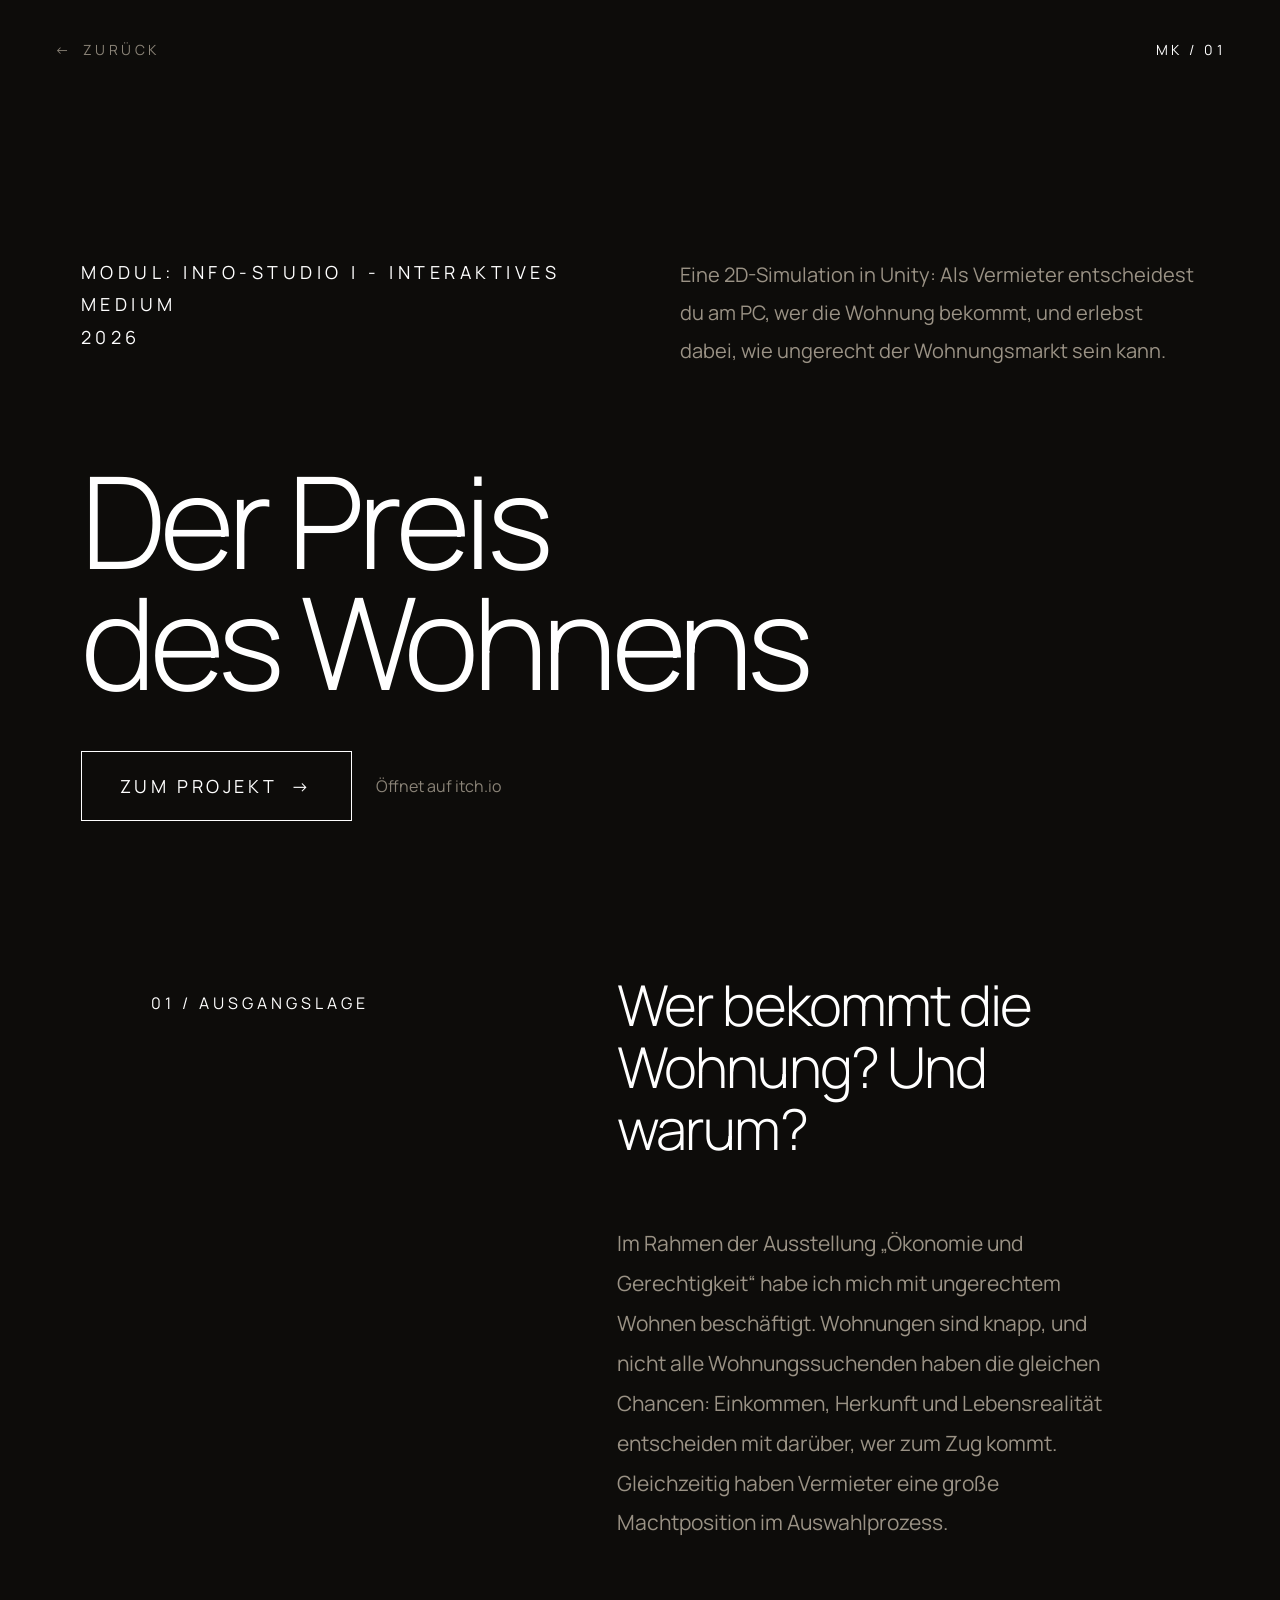
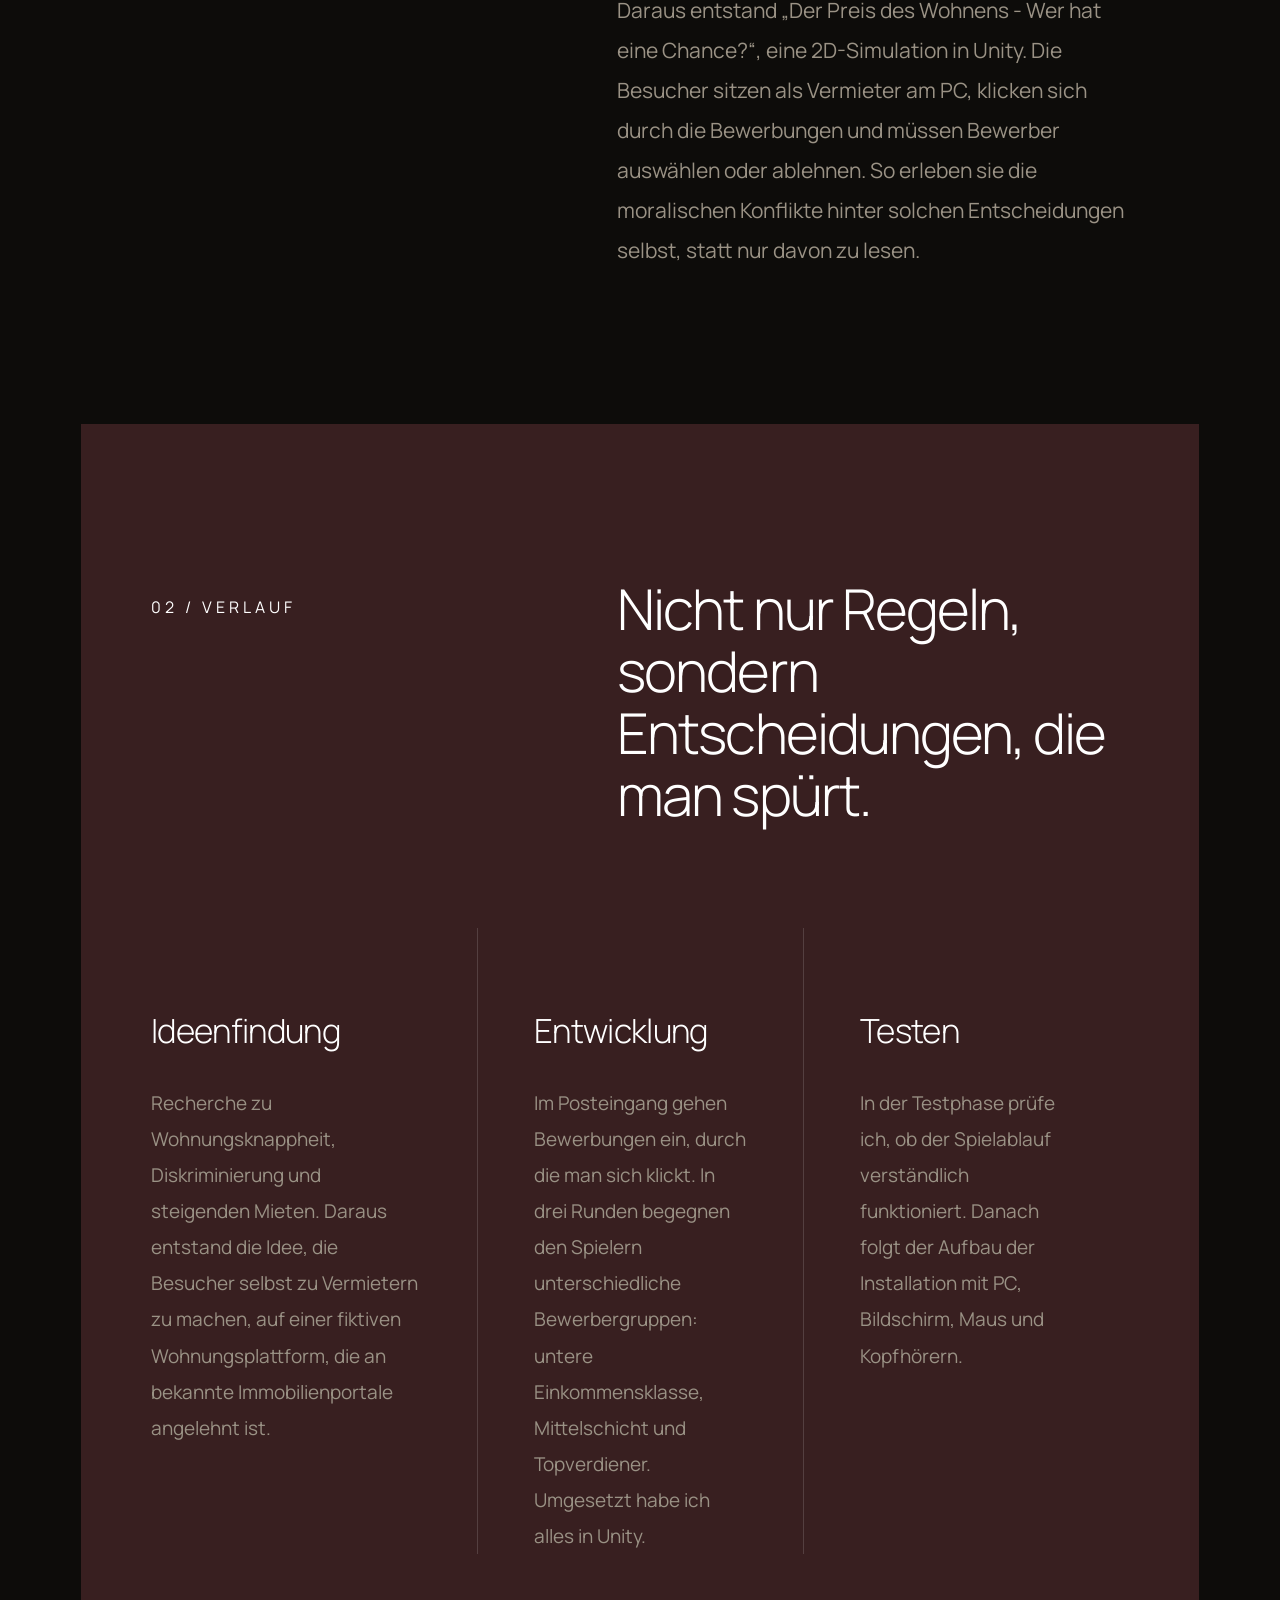
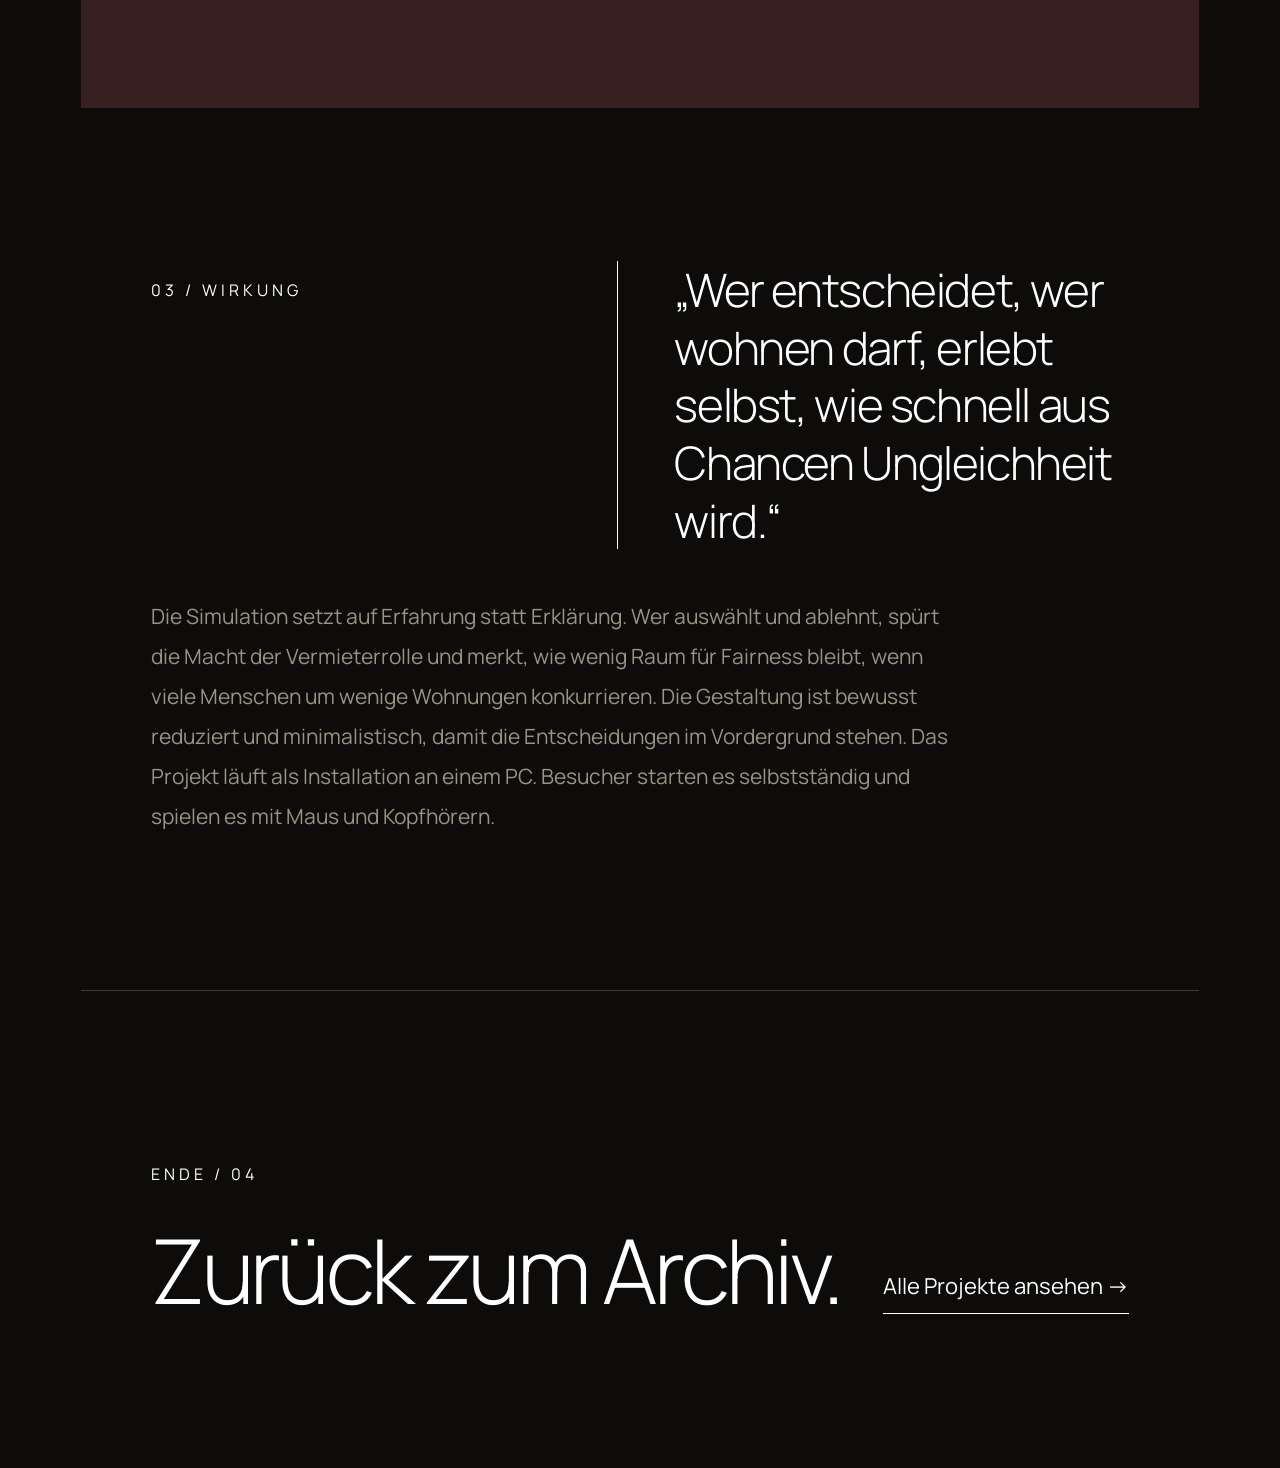
==== project1.html @ 6cb19673 "Initial portfolio upload" ====
<!DOCTYPE html>
<html lang="de">
 
<head>
    <meta charset="UTF-8">
    <meta name="viewport" content="width=device-width, initial-scale=1.0">
 
    <title>Wohnungsmarkt-Simulation - Mara Kraeft</title>
 
    <!-- Reihenfolge wichtig: erst die Basis, dann die Projektseiten -->
    <link rel="stylesheet" href="style.css">
    <link rel="stylesheet" href="project.css">
 
    <link rel="preconnect" href="https://fonts.googleapis.com">
    <link rel="preconnect" href="https://fonts.gstatic.com" crossorigin>
    <link href="https://fonts.googleapis.com/css2?family=Manrope:wght@200;300;400;500&display=swap" rel="stylesheet">
</head>
 
<body>
 
<main class="case">
 
    <!-- Zurück-Leiste -->
    <div class="case-bar">
        <a href="index.html#projects"><span>←</span>Zurück</a>
        <span class="case-id">MK / 01</span>
    </div>
 
 
    <!-- Hero -->
    <div class="case-hero">
 
        <div class="case-hero-top">
            <p class="case-kicker">Modul: Info-Studio I - Interaktives Medium<br>2026</p>
            <p class="case-lead">
                Eine 2D-Simulation in Unity: Als Vermieter entscheidest du am PC, wer die Wohnung bekommt, und erlebst dabei, wie ungerecht der Wohnungsmarkt sein kann.
            </p>
        </div>
 
        <h1 class="case-title">Der Preis<br>des Wohnens</h1>
 
        <!-- Link zum Unity-Build -->
     
<div class="case-play">
    <a class="case-cta" href="https://marakft.itch.io/derpreisdeswohnens" target="_blank" rel="noopener">
        Zum Projekt <span aria-hidden="true">→</span>
    </a>
    <span class="case-play-note">Öffnet auf itch.io</span>
</div>
 

 
 
    <!-- 01 Ausgangslage -->
    <div class="case-block">
 
        <div class="case-head">
            <p class="case-label">01 / Ausgangslage</p>
 
            <div class="case-body">
                <h2 class="case-headline">Wer bekommt die Wohnung? Und warum?</h2>
                <p>
                    Im Rahmen der Ausstellung „Ökonomie und Gerechtigkeit“ habe ich mich mit ungerechtem Wohnen beschäftigt.
                    Wohnungen sind knapp, und nicht alle Wohnungssuchenden haben die gleichen Chancen:
                    Einkommen, Herkunft und Lebensrealität entscheiden mit darüber, wer zum Zug kommt.
                    Gleichzeitig haben Vermieter eine große Machtposition im Auswahlprozess.
                </p>
                <p>
                    Daraus entstand „Der Preis des Wohnens - Wer hat eine Chance?“, eine 2D-Simulation in Unity.
                    Die Besucher sitzen als Vermieter am PC, klicken sich durch die Bewerbungen und müssen Bewerber auswählen oder ablehnen.
                    So erleben sie die moralischen Konflikte hinter solchen Entscheidungen selbst, statt nur davon zu lesen.
                </p>
            </div>
        </div>
 

    </div>
 
 
    <!-- 02 Ansatz (bordeaux Hintergrund) -->
    <div class="case-block case-block-wine">
 
        <div class="case-head">
            <p class="case-label">02 / verlauf</p>
            <h2 class="case-headline">Nicht nur Regeln, sondern Entscheidungen, die man spürt.</h2>
        </div>
 
        <div class="case-steps">
            <div class="case-step">
              
                <h3>Ideenfindung</h3>
                <p>Recherche zu Wohnungsknappheit, Diskriminierung und steigenden Mieten. Daraus entstand die Idee, die Besucher selbst zu Vermietern zu machen, auf einer fiktiven Wohnungsplattform, die an bekannte Immobilienportale angelehnt ist.</p>
            </div>
            <div class="case-step">
               
                <h3>Entwicklung</h3>
                <p>Im Posteingang gehen Bewerbungen ein, durch die man sich klickt. In drei Runden begegnen den Spielern unterschiedliche Bewerbergruppen: untere Einkommensklasse, Mittelschicht und Topverdiener. Umgesetzt habe ich alles in Unity.</p>
            </div>
            <div class="case-step">
               
                <h3>Testen</h3>
                <p>In der Testphase prüfe ich, ob der Spielablauf verständlich funktioniert. Danach folgt der Aufbau der Installation mit PC, Bildschirm, Maus und Kopfhörern.</p>
            </div>
        </div>
 
        <!-- 
        <div class="case-trio">
            <figure>
                <div class="case-media">
                    <img src="project1pics/project1-02-1.png" alt="Iteration 1" onerror="this.style.display='none'">
                </div>
                <figcaption class="case-caption"><b>02.1</b><span>Ideenfindung</span></figcaption>
            </figure>
 
            <figure>
                <div class="case-media">
                    <img src="project1pics/project1-02-2.png" alt="Iteration 2" onerror="this.style.display='none'">
                </div>
                <figcaption class="case-caption"><b>02.2</b><span>Weiterentwicklung</span></figcaption>
            </figure>
 
            <figure>
                <div class="case-media">
                    <img src="project1pics/project1-02-3.png" alt="Iteration 3" onerror="this.style.display='none'">
                </div>
                <figcaption class="case-caption"><b>02.3</b><span>Finalisierung</span></figcaption>
            </figure>
        </div>
      -->
 
    </div> 
 
 
    <!-- 03 Wirkung -->
    <div class="case-block">
 
        <div class="case-head">
            <p class="case-label">03 / Wirkung</p>
 
            <blockquote class="case-quote">
                <p>„Wer entscheidet, wer wohnen darf, erlebt selbst, wie schnell aus Chancen Ungleichheit wird.“</p>
            </blockquote>
        </div>
 
        <div class="case-body">
            <p>
                Die Simulation setzt auf Erfahrung statt Erklärung. Wer auswählt und ablehnt, spürt die Macht der Vermieterrolle
                und merkt, wie wenig Raum für Fairness bleibt, wenn viele Menschen um wenige Wohnungen konkurrieren.
                Die Gestaltung ist bewusst reduziert und minimalistisch, damit die Entscheidungen im Vordergrund stehen.
                Das Projekt läuft als Installation an einem PC. Besucher starten es selbstständig und spielen es mit Maus und Kopfhörern.
            </p>
        </div>
 
    </div>
 
 
    <!-- Ende -->
    <div class="case-end">
        <p class="case-label">Ende / 04</p>
 
        <div class="case-end-row">
            <p class="case-end-title">Zurück zum Archiv.</p>
            <a class="case-end-link" href="index.html#projects">Alle Projekte ansehen →</a>
        </div>
    </div>
 
</main>
 
</body>
 
</html>
---- style.css ----
/* ========== BASIS ========== */

* {
    box-sizing: border-box;
    margin: 0;
    padding: 0;
}

:root {
    --header-h: 80px;
    --serif: "Manrope", Arial, sans-serif;   /* Name bleibt, damit alle var(--serif) weiter greifen */
}

html {
    scroll-behavior: smooth;
    scroll-padding-top: var(--header-h); /* Anker landen nicht unter dem Header */
}

body {
    background: #0d0c0a;
    color: #eee9df;
    font-family: "Manrope", Arial, sans-serif;
}


/* ========== HEADER (immer sichtbar) ========== */

header {
    position: fixed;
    top: 0;
    left: 0;
    width: 100%;
    height: var(--header-h);
    padding: 0 40px;
    z-index: 100;

    display: flex;
    justify-content: space-between;
    align-items: center;

    background: rgba(13, 12, 10, 0.88);
    backdrop-filter: blur(10px);
    border-bottom: 1px solid #1c1a16;
}

.logo {
    font-size: 16px;
    letter-spacing: 0.25em;
    color: #aaa294;
}

nav {
    display: flex;
    gap: 50px;
}

nav a {
    color: #8a8377;
    text-decoration: none;
    font-size: 14px;
    letter-spacing: 0.2em;
    text-transform: uppercase;
    transition: color 0.2s;
}

nav a:hover {
    color: #eee9df;
}


/* ========== HERO (füllt den Bildschirm) ========== */

.hero {
    min-height: 100vh;
    min-height: 100svh;
    padding: calc(var(--header-h) + 40px) 7% 60px;

    display: flex;
    flex-direction: column;
    justify-content: center;
}

.intro {
    color: #FFEDCA;
    font-size: 14px;
    letter-spacing: 0.25em;
    text-transform: uppercase;
    margin-bottom: 48px;
}

h1 {
    font-family: var(--serif);
    font-size: clamp(100px, 15vw, 220px);
    font-weight: 300;
    line-height: 0.9;
    letter-spacing: -0.04em;
    color: #f4f0e8;
}

/* goldener Quadratpunkt */
.dot {
    display: inline-block;
    width: 0.09em;
    height: 0.09em;
    margin-left: 0.04em;
    background: #7F2834;
}

.name-row {
    display: flex;
    align-items: center;
    gap: 64px;
    margin-top: 40px;
}

.name-row .line {
    flex: 1;
    margin: 0;
}

.surname {
    font-size: clamp(18px, 1.9vw, 28px);
    font-weight: 400;
    letter-spacing: 0.4em;
    margin-right: -0.4em;      /* gleicht den Leerraum nach dem letzten Buchstaben aus */
    text-transform: uppercase;
    color: #f4f0e8;
}

.line {
    height: 1px;
    background: #28251f;
    margin: 60px 0 50px;
}


/* ========== TEXT + STATS ========== */

.hero-name {
  display: flex;
  align-items: baseline;
  flex-wrap: wrap;            /* auf kleinen Screens untereinander */
  gap: 0 .25em;
  font-family: "Manrope", sans-serif;
  font-weight: 200;
  font-size: clamp(4rem, 13vw, 14rem);
  line-height: .9;
  letter-spacing: -0.03em;
  margin: 0;
}

.hero-name .first,
.hero-name .last {
  color: #f3efe8;
}

.hero-name .dot {
  width: .13em;
  height: .13em;
  background: #381f20;
  margin-left: .04em;
}


.hero-bottom {
    display: grid;
    grid-template-columns: 1.4fr 1fr;
    gap: 80px;
    align-items: end;
}

.description {
    max-width: 560px;
    color: #8a8377;
    font-size: 20px;
    line-height: 1.8;
}

.stats {
    display: flex;
    align-items: flex-start;
    justify-content: flex-end;
    gap: 40px;
}

.stat {
    color: #8a8377;
    font-size: 17px;
    line-height: 1.5;
}

.stat span {
    display: block;
}

.stat-divider {
    width: 28px;
    height: 1px;
    margin-top: 13px;
    background: #39352d;
}


/* ========== ANDERE SEKTIONEN ========== */

section:not(.hero) {
    min-height: 600px;
    padding: 120px 7.5%;
    border-top: 1px solid #28251f;
}

h2 {
    font-family: var(--serif);
    font-size: clamp(48px, 5vw, 72px);
    font-weight: 300;
    color: #f4f0e8;
}


/* ========== PROJEKTE ========== */

.section-head {
    display: flex;
    justify-content: space-between;
    align-items: baseline;
    margin-bottom: 120px;
}

.section-years {
    color: #6f695e;
    font-size: 16px;
    letter-spacing: 0.2em;
}

.project-list {
    list-style: none;
}

.project {
    border-top: 1px solid #28251f;
}

.project:last-child {
    border-bottom: 1px solid #28251f;
}

.project-row {
    display: grid;
    grid-template-columns: 110px 1fr auto 130px;
    align-items: center;
    gap: 30px;
    padding: 55px 50px;
    cursor: pointer;
    transition: background 0.3s;
}

.project-row:hover {
    background: #12110e;
}

.project-row:focus-visible {
    outline: 1px solid #FFEDCA;
    outline-offset: -1px;
}

/* aufgeklappt: Zeile hell hinterlegt */
.project.open .project-row {
    background: #1c1a16;
}

/* Detailbereich (zugeklappt = Höhe 0) */
.project-detail {
    display: grid;
    grid-template-rows: 0fr;
    transition: grid-template-rows 0.45s ease;
}

.project.open .project-detail {
    grid-template-rows: 1fr;
}

.project-detail-inner {
    min-height: 0;
    overflow: hidden;
    display: grid;
    grid-template-columns: 1fr 1fr;
    border-top: 1px solid #28251f;
}

.project-text {
    padding: 70px 60px 70px 64px;
    display: flex;
    flex-direction: column;
    justify-content: center;
}

.project-text p {
    max-width: 560px;
    color: #8a8377;
    font-size: 19px;
    line-height: 1.8;
    margin-bottom: 40px;
}

.case-link {
    color: #FFEDCA;
    text-decoration: none;
    font-size: 19px;
}

.case-link span {
    display: inline-block;
    margin-left: 10px;
    transition: transform 0.3s;
}

.case-link:hover span {
    transform: translateX(6px);
}

.project-media {
    position: relative;
    min-height: 320px;
    background: #1c1a16;
}

.project-media img {
    position: absolute;
    inset: 0;
    width: 100%;
    height: 100%;
    object-fit: cover;
}

.project-nr {
    color: #6f695e;
    font-size: 16px;
    letter-spacing: 0.1em;
}

.project-info h3 {
    font-family: var(--serif);
    font-size: 34px;
    font-weight: 400;
    color: #eee9df;
    margin-bottom: 12px;
}

.project-info p {
    color: #7d766a;
    font-size: 17px;
}

.tags {
    list-style: none;
    display: flex;
    gap: 16px;
    justify-content: flex-end;
}

.tags li {
    padding: 10px 18px;
    border: 1px solid #39352d;
    color: #8a8377;
    font-size: 16px;
    letter-spacing: 0.05em;
    white-space: nowrap;
}

.project-year {
    color: #8a8377;
    font-size: 18px;
    letter-spacing: 0.1em;
    text-align: right;
}


/* ========== ÜBER MICH ========== */

#about h2 {
    margin-bottom: 110px;
}

.about-grid {
    display: grid;
    grid-template-columns: 1fr 1.5fr;
    gap: 90px;
    align-items: start;
}

.about-photo {
    width: 100%;
    aspect-ratio: 4 / 5;
    object-fit: cover;
    display: block;
    background: #1c1a16;
    border: 1px solid #28251f;
}

.about-quote {
    font-family: "Manrope", Arial, sans-serif;
    font-style: normal;
    font-weight: 400;
    font-size: clamp(22px, 2.4vw, 35px);
    line-height: 1.5;
    letter-spacing: -0.02em;
    color: #f4f0e8;
    margin-bottom: 60px;
}

.about-text p {
    max-width: 620px;
    color: #7d766a;
    font-size: 18px;
    line-height: 1.9;
    margin-bottom: 32px;
}


/* ========== EMPFEHLUNG ========== */

.testimonial {
    min-height: auto;       /* überschreibt die 600px aus section:not(.hero) */
}

.testimonial-grid {
    display: grid;
    grid-template-columns: 1fr 1.25fr;
    align-items: stretch;   /* goldene Linie so hoch wie das Zitat */
}


.testimonial-quote {
    padding-left: 64px;
    border-left: 1px solid #FFEDCA;
}

.testimonial-quote p {
    font-family: "Manrope", Arial, sans-serif;
    font-style: normal;
    font-weight: 400;
    font-size: clamp(22px, 2.4vw, 35px);
    line-height: 1.5;
    letter-spacing: -0.02em;
    color: #f4f0e8;
    margin-bottom: 40px;
}

.testimonial-quote cite {
    display: block;
    font-style: normal;
    color: #6f695e;
    font-size: 16px;
    letter-spacing: 0.2em;
    text-transform: uppercase;
}


/* ========== KONTAKT ========== */

#contact {
    min-height: auto;
}

.contact-grid {
    display: grid;
    grid-template-columns: 1fr 1.25fr;   
    align-items: end;
}

.contact-right {
    display: flex;
    justify-content: flex-start;
    padding-left: 64px;                  
    padding-bottom: 14px;
}

.contact-left p {
    margin-top: 24px;
    color: #FFEDCA;
    font-size: 15px;
    letter-spacing: 0.25em;
    text-transform: uppercase;
}

.mail {
    margin-right: 8%;
    padding-bottom: 10px;
    color: #8a8377;
    text-decoration: none;
    font-size: 21px;
    border-bottom: 1px solid #39352d;
    transition: color 0.3s, border-color 0.3s;
}

.mail:hover {
    color: #FFEDCA;
    border-color: #FFEDCA;
}

/* ========== PROJEKTSEITE ========== */

.logo {
    text-decoration: none;   /* Logo ist jetzt ein Link */
}

.case-hero {
    padding: calc(var(--header-h) + 80px) 7.5% 80px;
}

.back-link {
    display: inline-block;
    margin-bottom: 64px;
    color: #8a8377;
    text-decoration: none;
    font-size: 14px;
    letter-spacing: 0.2em;
    text-transform: uppercase;
    transition: color 0.2s;
}

.back-link span {
    margin-right: 10px;
}

.back-link:hover {
    color: #FFEDCA;
}

.case-title {
    font-family: "Manrope", sans-serif;
    font-weight: 200;
    font-size: clamp(3rem, 8vw, 8rem);
    line-height: 1;
    letter-spacing: -0.03em;
    color: #f3efe8;
}

.case-meta {
    display: grid;
    grid-template-columns: 1.4fr 1fr;
    gap: 80px;
    align-items: end;
}

.case-section {
    min-height: auto;
}

.case-section h2 {
    margin-bottom: 40px;
}

.case-section p {
    max-width: 620px;
    color: #7d766a;
    font-size: 18px;
    line-height: 1.9;
    margin-bottom: 32px;
}

.case-section img {
    width: 100%;
    display: block;
    margin-top: 40px;
}

/* ========== FOOTER ========== */

footer {
    display: flex;
    justify-content: space-between;
    align-items: center;
    gap: 20px;
    padding: 60px 7.5%;
    border-top: 1px solid #28251f;
    color: #6f695e;
    font-size: 16px;
}


/* ========== MOBILE ========== */

@media (max-width: 900px) {

    header {
        padding: 0 20px;
    }

    nav {
        gap: 24px;
    }

    .name-row {
        gap: 24px;
    }

    .stats {
        justify-content: flex-start;
    }

    .hero-bottom {
        grid-template-columns: 1fr;
        gap: 40px;
    }

    .section-head {
        margin-bottom: 60px;
    }

    #about h2 {
        margin-bottom: 50px;
    }

    .about-grid {
        grid-template-columns: 1fr;
        gap: 50px;
    }

    .about-photo {
        max-width: 420px;
    }


    .contact-grid {
    grid-template-columns: 1fr;
    gap: 50px;                 /* vorher 60px, wie bei Empfehlung */
    }

    .contact-right {
    justify-content: flex-start;
    padding-left: 0;
    padding-bottom: 0;
    }

    .mail {
    font-size: 17px;           /* margin-right: 0 kann weg */
    }

    footer {
        flex-direction: column;
        align-items: flex-start;
        padding: 40px 7.5%;
    }

    .project-row {
        grid-template-columns: 50px 1fr;
        padding: 40px 20px;
    }

    .project-detail-inner {
        grid-template-columns: 1fr;
    }

    .project-text {
        padding: 40px 20px;
    }

    .project-media {
        min-height: 240px;
    }

    .tags,
    .project-year {
        grid-column: 2;
        justify-content: flex-start;
        text-align: left;
        flex-wrap: wrap;
    }


    .testimonial-grid {
        grid-template-columns: 1fr;
        gap: 50px;
    }


    .testimonial-quote {
        padding-left: 24px;
    }

    .case-meta {
    grid-template-columns: 1fr;
    gap: 40px;
    }
}
---- project.css ----
/* ==========================================================
   PROJEKTSEITEN (project1.html, project2.html, project3.html)
   Wird NACH style.css geladen. Nutzt dessen Reset, Hintergrund
   und Manrope. Alles hier ist über Klassen mit "case-" gebaut,
   damit nichts mit der Startseite kollidiert.
   ========================================================== */

:root {
    --pad: 6.3%;                 /* seitlicher Abstand der Inhalte */
    --cream: #fff;            /* Überschriften */
    --text: #9a9285;             /* Fließtext */
    --label: #fff;            /* kleine Labels, Nummern, Linien-Akzent */
    --line: #4a3436;             /* feine Linien (Meta-Tabelle) */
    --wine: #381f20;             /* Hintergrund Abschnitt "Ansatz" */
    --media-bg: #1c1a16;         /* Platzhalterfläche, falls ein Bild fehlt */
}

.case {
    overflow-x: hidden;
}


/* ========== ZURÜCK-LEISTE ========== */

.case-bar {
    position: absolute;
    top: 0;
    left: 0;
    right: 0;
    display: flex;
    justify-content: space-between;
    padding: 40px 55px;
    font-size: 14px;
    letter-spacing: 0.25em;
    text-transform: uppercase;
}

.case-bar a {
    color: #8a8377;
    text-decoration: none;
    transition: color 0.2s;
}

.case-bar a:hover {
    color: var(--cream);
}

.case-bar a span {
    margin-right: 10px;
}

.case-bar .case-id {
    color: var(--label);
}


/* ========== HERO ========== */

.case-hero {
    padding: clamp(180px, 20vw, 330px) var(--pad) 0;
}

.case-hero-top {
    display: grid;
    grid-template-columns: 1fr 1fr;
    gap: 80px;
    align-items: start;
}

.case-kicker {
    color: var(--cream);
    font-size: 18px;
    letter-spacing: 0.25em;
    text-transform: uppercase;
    line-height: 1.8;
}

.case-lead {
    max-width: 640px;
    color: var(--text);
    font-size: 20px;
    line-height: 1.9;
}

.case-title {
    margin-top: clamp(60px, 7vw, 120px);
    font-family: "Manrope", sans-serif;
    font-weight: 300;
    font-size: clamp(56px, 10vw, 190px);
    line-height: 0.95;
    letter-spacing: -0.045em;
    color: var(--cream);
}

.case-title .dot {
    width: 0.1em;
    height: 0.1em;
    margin-left: 0.03em;
    background: #7F2834;
}


/* ========== META-TABELLE ========== */

.case-meta {
    display: grid;
    grid-template-columns: repeat(4, 1fr);
    margin-top: clamp(60px, 7vw, 110px);
    border: 1px solid var(--line);
}

.case-meta div {
    padding: 48px;
    border-left: 1px solid var(--line);
}

.case-meta div:first-child {
    border-left: none;
}

.case-meta dt {
    color: #8a8377;
    font-size: 15px;
    letter-spacing: 0.25em;
    text-transform: uppercase;
    margin-bottom: 22px;
}

.case-meta dd {
    color: var(--cream);
    font-size: 26px;
    font-weight: 300;
}

/* ========== LINK ZUM AUSPROBIEREN ========== */

.case-play {
    display: flex;
    align-items: center;
    gap: 24px;
    flex-wrap: wrap;
    margin-top: 48px;
}

.case-play-note {
    color: #8a8377;
    font-size: 16px;
}

.case-cta {
    display: inline-flex;
    align-items: center;
    gap: 14px;
    padding: 22px 38px;
    background: transparent;
    color: #fff;
    text-decoration: none;
    font-size: 18px;
    letter-spacing: 0.2em;
    text-transform: uppercase;
    border: 1px solid #fff;
    transition: color 0.3s, border-color 0.3s;
}

.case-cta span {
    display: inline-block;
    transition: transform 0.3s;
}

.case-cta:hover {
    color: #FFEDCA;
    border-color: #FFEDCA;
}

.case-cta:hover span {
    transform: translateX(6px);
}

.case-cta:focus-visible {
    outline: 2px solid #FFEDCA;
    outline-offset: 4px;
}

/* ========== BILDER (gemeinsam) ========== */

.case-media {
    position: relative;
    background: var(--media-bg);
    overflow: hidden;
}

.case-media img {
    position: absolute;
    inset: 0;
    width: 100%;
    height: 100%;
    object-fit: cover;
    display: block;
}

.case-caption {
    display: flex;
    gap: 40px;
    margin-top: 20px;
    color: var(--text);
    font-size: 18px;
    line-height: 1.6;
}

.case-caption b {
    flex: none;
    font-weight: 400;
    color: var(--label);
}

.case-hero-image {
    aspect-ratio: 16 / 9;
    overflow: hidden;
}

.case-hero-image video {
    display: block;
    width: 100%;
    height: 100%;
    object-fit: cover;
}

/* ========== ABSCHNITTE ========== */

.case-block {
    padding: clamp(100px, 12vw, 190px) var(--pad);
}

.case-block-wine {
    background: var(--wine);
}

.case-head {
    display: grid;
    grid-template-columns: 5fr 6fr;
    gap: 40px;
}

.case-label {
    color: var(--label);
    font-size: 16px;
    letter-spacing: 0.25em;
    text-transform: uppercase;
    padding-top: 18px;
}

.case-headline {
    font-family: "Manrope", Arial, sans-serif;
    font-weight: 300;
    font-size: clamp(34px, 4.4vw, 76px);
    line-height: 1.1;
    letter-spacing: -0.035em;
    color: var(--cream);
}

.case-body p {
    max-width: 800px;
    margin-top: 48px;
    color: var(--text);
    font-size: 21px;
    line-height: 1.9;
}

.case-body .case-headline + p {
    margin-top: 64px;
}


/* ---------- Abschnitt 01: zwei Bilder, rechts nach unten versetzt ---------- */

.case-duo {
    display: grid;
    grid-template-columns: 7fr 5fr;
    gap: 32px;
    margin-top: clamp(80px, 9vw, 150px);
    align-items: start;
}

.case-duo figure:last-child {
    margin-top: clamp(80px, 10vw, 190px);
}

.case-duo figure:first-child .case-media {
    aspect-ratio: 3 / 2;
}

.case-duo figure:last-child .case-media {
    aspect-ratio: 4 / 5;
}


/* ---------- Abschnitt 02: drei Schritte + drei versetzte Bilder ---------- */

.case-steps {
    display: grid;
    grid-template-columns: repeat(3, 1fr);
    margin-top: clamp(80px, 8vw, 130px);
}

.case-step {
    padding: 0 56px;
    border-left: 1px solid rgba(255, 255, 255, 0.14);
}

.case-step:first-child {
    padding-left: 0;
    border-left: none;
}

.case-step-nr {
    color: var(--label);
    font-size: 17px;
    letter-spacing: 0.1em;
}

.case-step h3 {
    margin-top: 80px;
    font-weight: 300;
    font-size: clamp(28px, 2.6vw, 42px);
    letter-spacing: -0.02em;
    color: var(--cream);
}

.case-step p {
    margin-top: 32px;
    color: var(--text);
    font-size: 19px;
    line-height: 1.9;
}

.case-trio {
    display: flex;
    flex-direction: column;
    gap: clamp(60px, 7vw, 110px);
    margin-top: clamp(80px, 9vw, 140px);
}

/* Bilder in Originalformat, nichts wird abgeschnitten */
.case-trio .case-media {
    background: none;
}

.case-trio .case-media img {
    position: static;
    inset: auto;
    width: 100%;
    height: auto;
    object-fit: initial;
}

.case-trio figure {
    width: 80%;
}

.case-trio figure:nth-child(2) {
    align-self: flex-end;
}


/* ---------- Abschnitt 03: Zitat + zwei versetzte Bilder ---------- */

.case-quote {
    padding-left: 56px;
    border-left: 1px solid var(--label);
}

.case-quote p {
    font-family: "Manrope", Arial, sans-serif;
    font-weight: 300;
    font-size: clamp(30px, 3.6vw, 62px);
    line-height: 1.25;
    letter-spacing: -0.03em;
    color: var(--cream);
}

.case-result {
    display: grid;
    grid-template-columns: 1fr 1fr;
    gap: 32px;
    margin-top: clamp(80px, 9vw, 140px);
    align-items: start;
}

.case-result .case-media {
    aspect-ratio: 4 / 3;
}

.case-result figure:last-child {
    margin-top: clamp(80px, 10vw, 190px);
}


/* ========== ENDE ========== */

.case-end {
    padding: clamp(100px, 12vw, 190px) var(--pad);
    border-top: 1px solid var(--line);
}

.case-end-row {
    display: flex;
    justify-content: space-between;
    align-items: flex-end;
    gap: 40px;
    margin-top: 40px;
}

.case-end-title {
    font-family: "Manrope", Arial, sans-serif;
    font-weight: 300;
    font-size: clamp(44px, 7vw, 120px);
    line-height: 1;
    letter-spacing: -0.04em;
    color: var(--cream);
}

.case-end-link {
    flex: none;
    padding-bottom: 12px;
    color: var(--cream);
    text-decoration: none;
    font-size: 22px;
    border-bottom: 1px solid var(--label);
    transition: color 0.3s, border-color 0.3s;
}

.case-end-link:hover {
    color: #fff;
    border-color: var(--cream);
}


/* ========== MOBILE ========== */

@media (max-width: 900px) {

    .case-bar {
        padding: 28px 20px;
        font-size: 12px;
    }

    .case-hero-top {
        grid-template-columns: 1fr;
        gap: 32px;
    }

    .case-meta {
        grid-template-columns: 1fr 1fr;
    }

    .case-meta div {
        padding: 28px 24px;
    }

    .case-meta div:nth-child(3) {
        border-left: none;
    }

    .case-meta div:nth-child(n+3) {
        border-top: 1px solid var(--line);
    }

    .case-head {
        grid-template-columns: 1fr;
        gap: 32px;
    }

    .case-label {
        padding-top: 0;
    }

    .case-body p {
        font-size: 18px;
    }

    .case-duo,
    .case-result {
        grid-template-columns: 1fr;
        gap: 48px;
    }

        .case-trio figure {
        width: 100%;
    }

    .case-duo figure:last-child,
    .case-result figure:last-child {
        margin-top: 0;
    }

    .case-trio {
        gap: 48px;
    }

    .case-steps {
        grid-template-columns: 1fr;
    }

    .case-step,
    .case-step:first-child {
        padding: 40px 0;
        border-left: none;
        border-top: 1px solid rgba(255, 255, 255, 0.14);
    }

    .case-step h3 {
        margin-top: 32px;
    }

    .case-quote {
        padding-left: 24px;
    }

    .case-caption {
        gap: 20px;
        font-size: 16px;
    }

    .case-end-row {
        flex-direction: column;
        align-items: flex-start;
    }

    
}
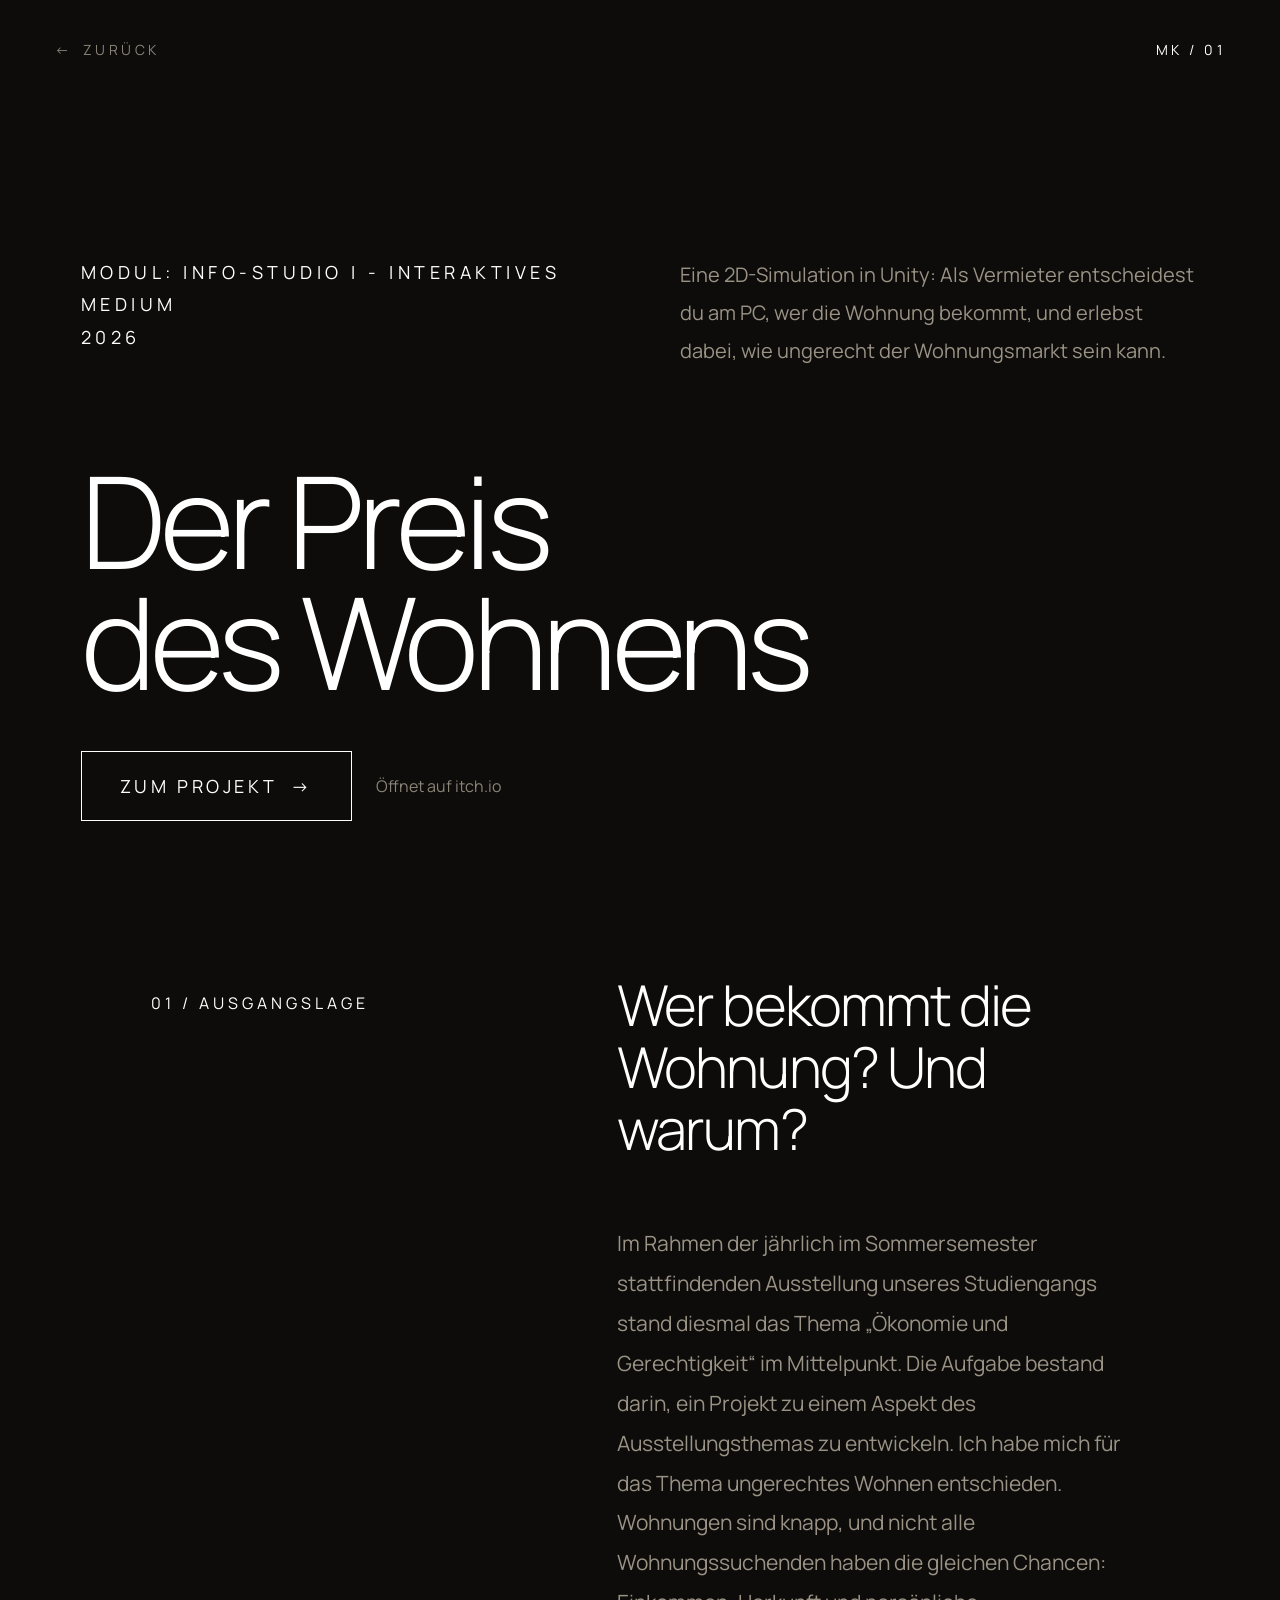
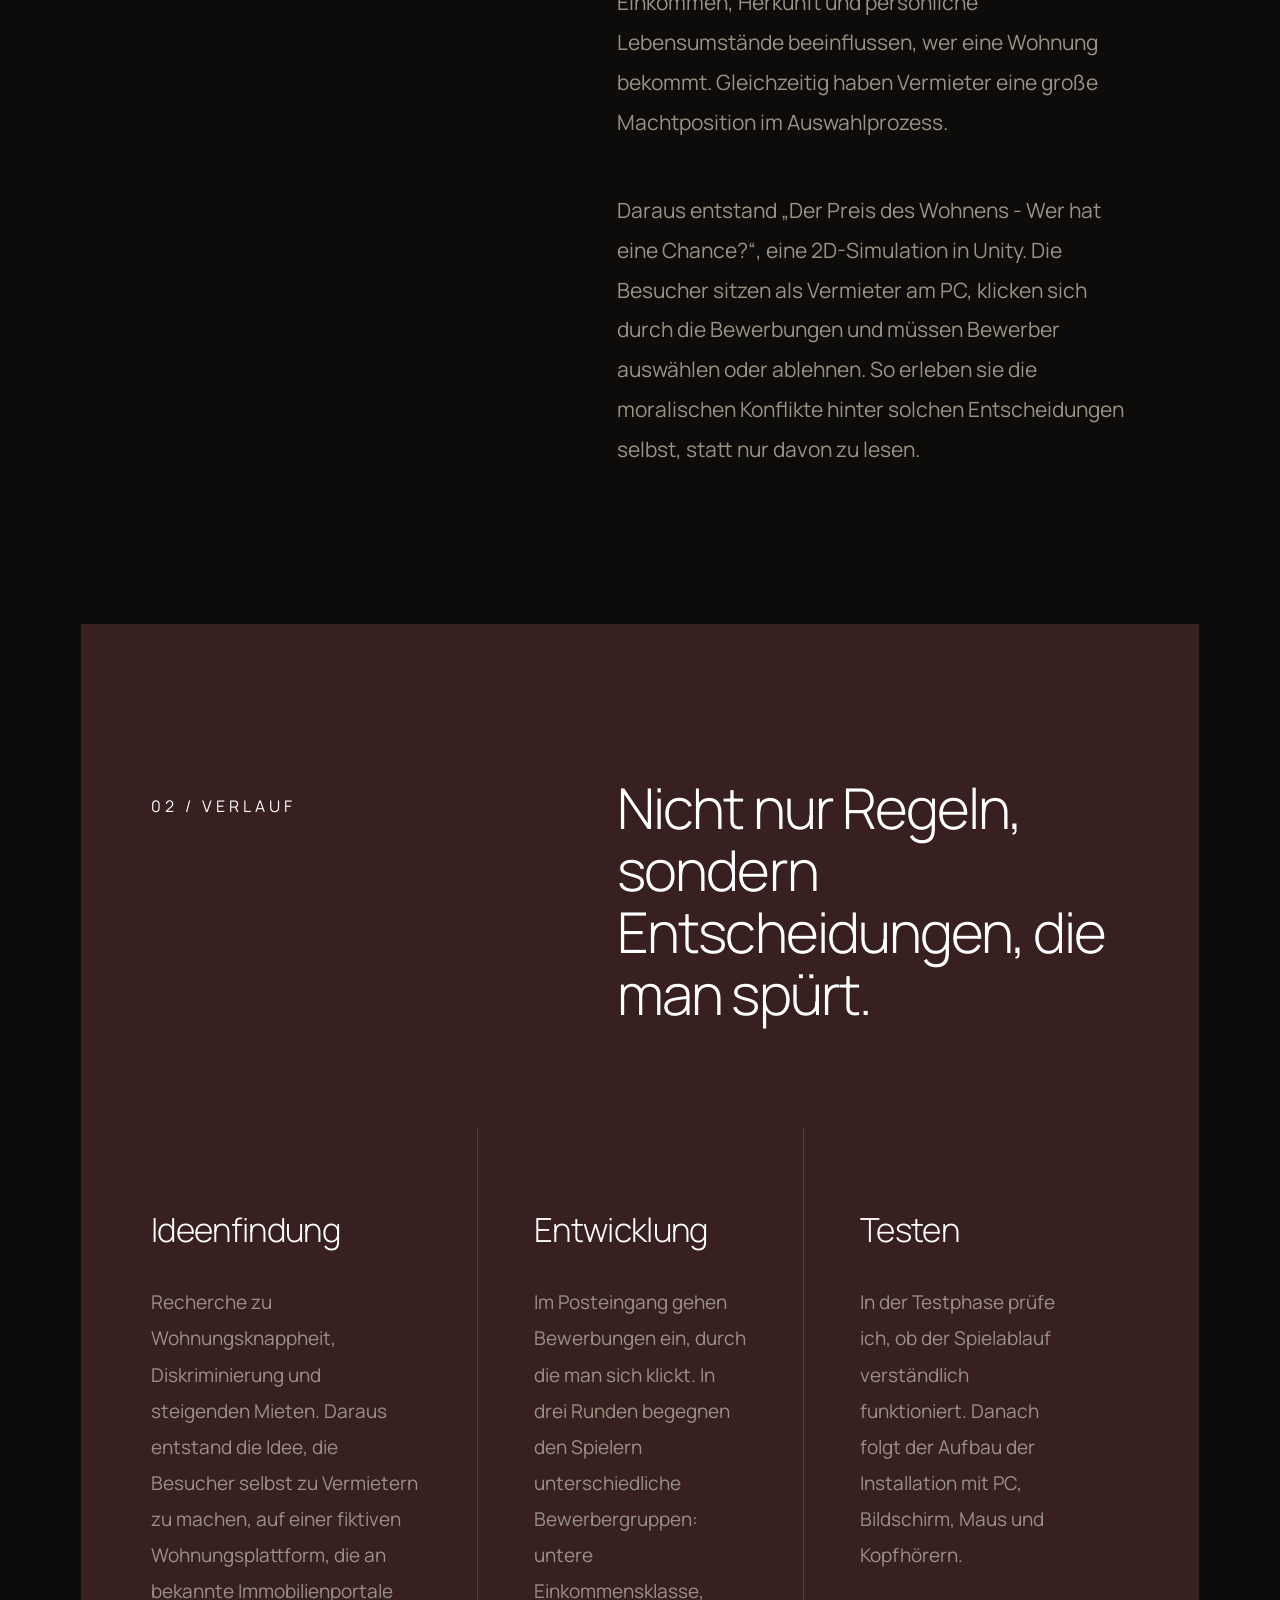
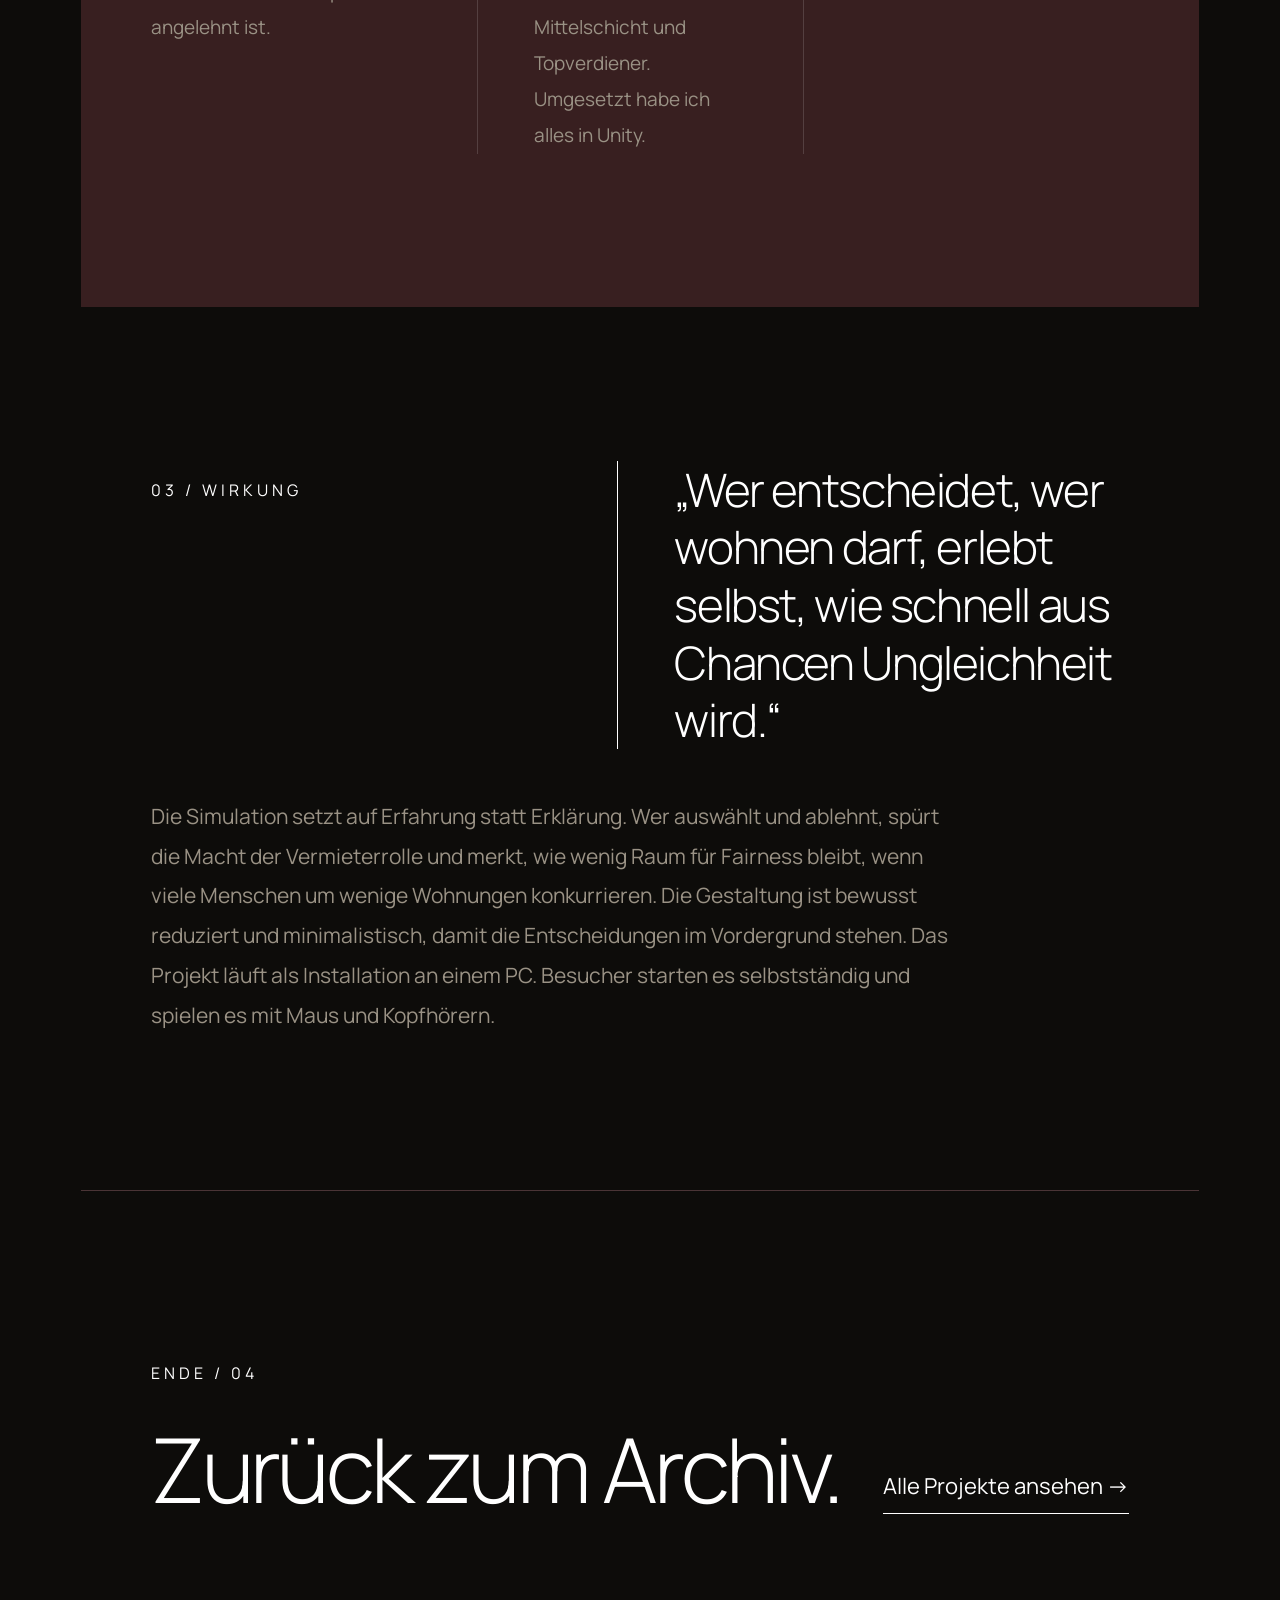
==== commit 10c12d1f: "descriptions html changed" ====
--- a/project1.html
+++ b/project1.html
@@ -60,10 +60,9 @@
             <div class="case-body">
                 <h2 class="case-headline">Wer bekommt die Wohnung? Und warum?</h2>
                 <p>
-                    Im Rahmen der Ausstellung „Ökonomie und Gerechtigkeit“ habe ich mich mit ungerechtem Wohnen beschäftigt.
-                    Wohnungen sind knapp, und nicht alle Wohnungssuchenden haben die gleichen Chancen:
-                    Einkommen, Herkunft und Lebensrealität entscheiden mit darüber, wer zum Zug kommt.
-                    Gleichzeitig haben Vermieter eine große Machtposition im Auswahlprozess.
+                   Im Rahmen der jährlich im Sommersemester stattfindenden Ausstellung unseres Studiengangs stand diesmal das Thema „Ökonomie und Gerechtigkeit“ im Mittelpunkt. Die Aufgabe bestand darin, ein Projekt zu einem Aspekt des Ausstellungsthemas zu entwickeln.
+
+Ich habe mich für das Thema ungerechtes Wohnen entschieden. Wohnungen sind knapp, und nicht alle Wohnungssuchenden haben die gleichen Chancen: Einkommen, Herkunft und persönliche Lebensumstände beeinflussen, wer eine Wohnung bekommt. Gleichzeitig haben Vermieter eine große Machtposition im Auswahlprozess.
                 </p>
                 <p>
                     Daraus entstand „Der Preis des Wohnens - Wer hat eine Chance?“, eine 2D-Simulation in Unity.
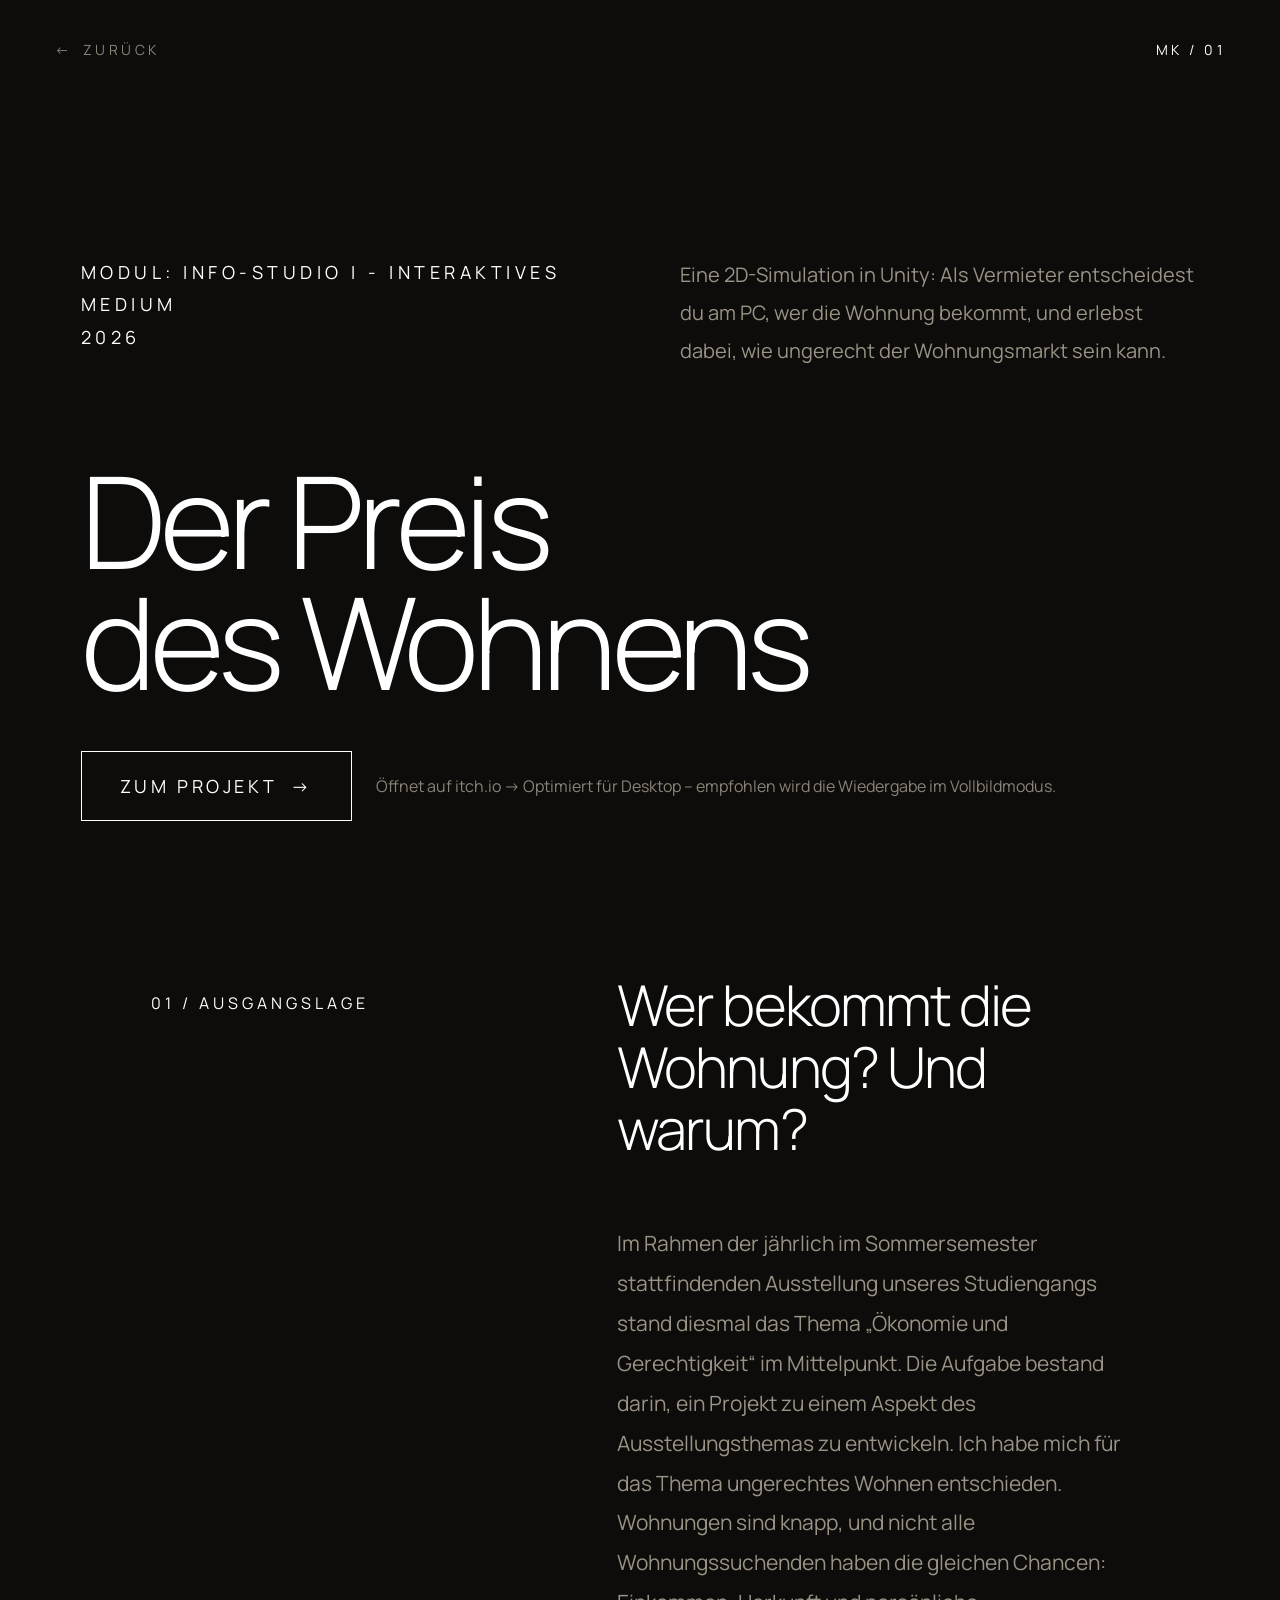
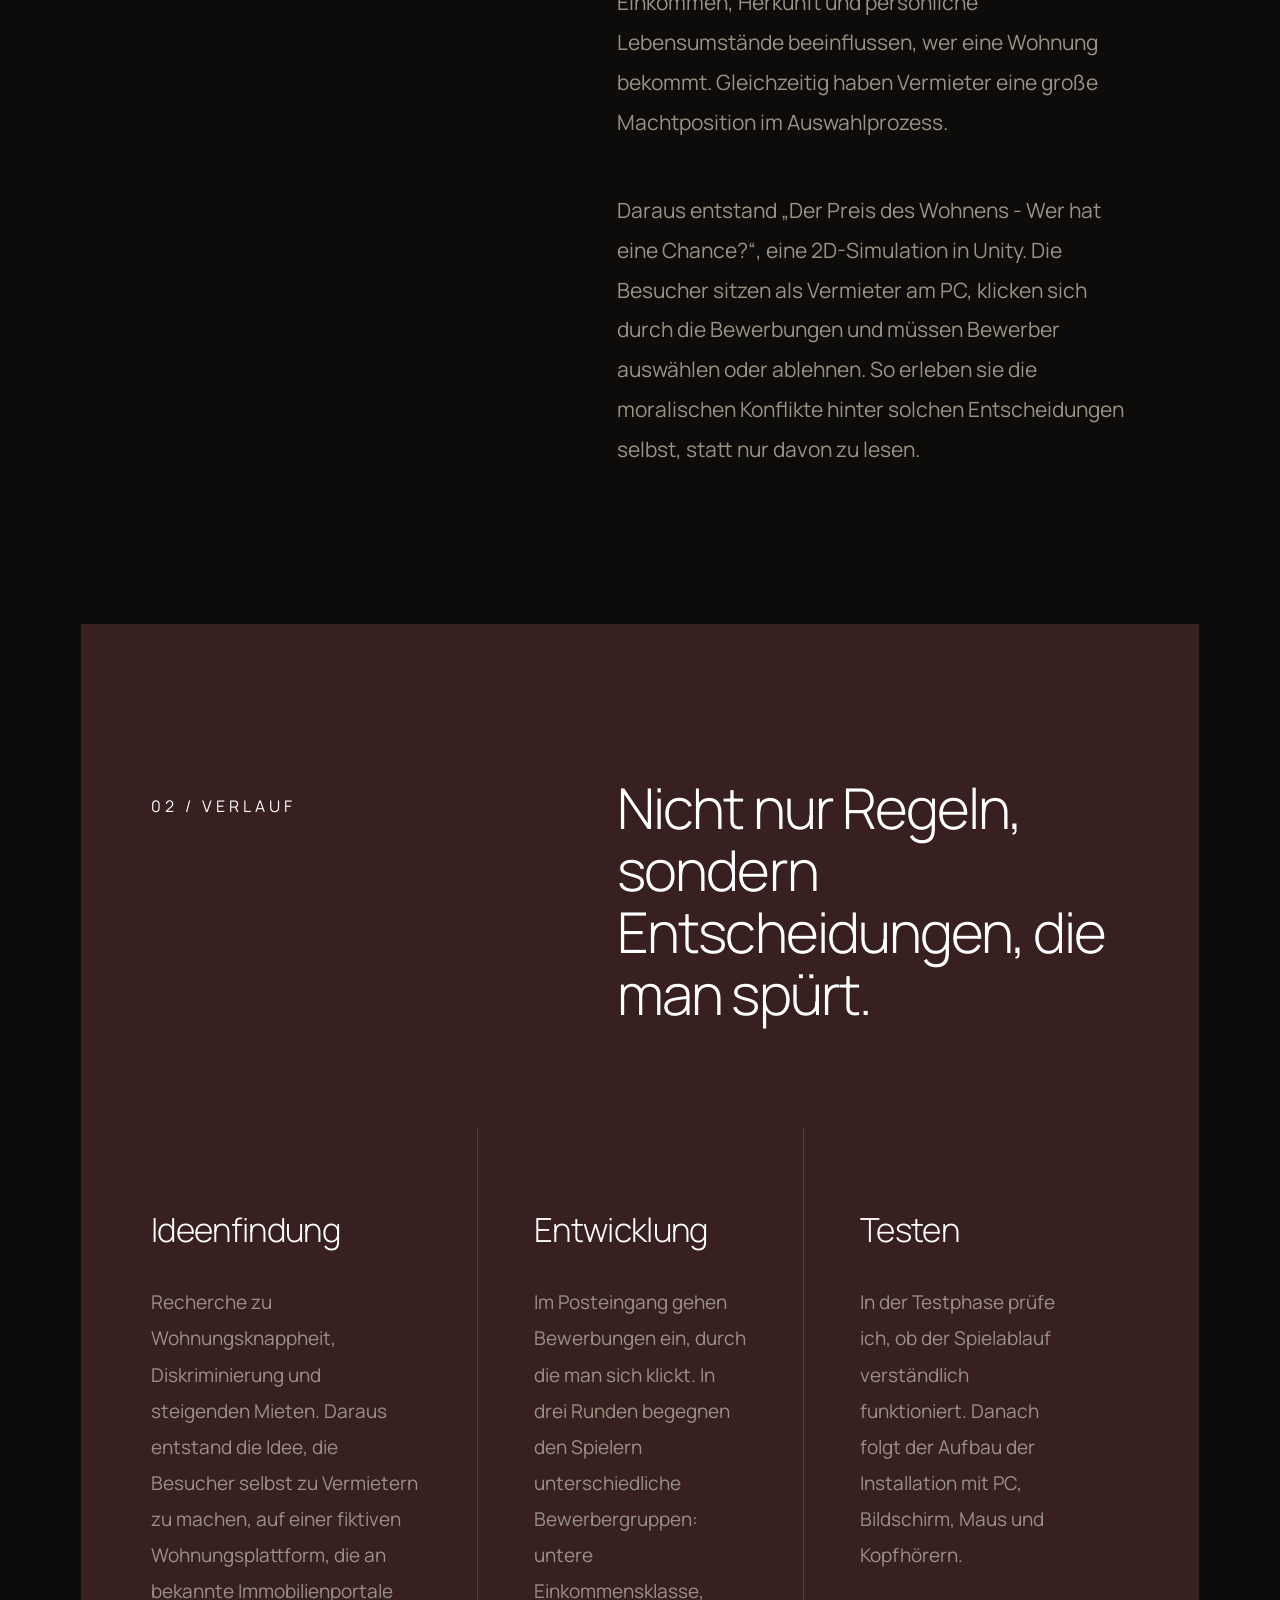
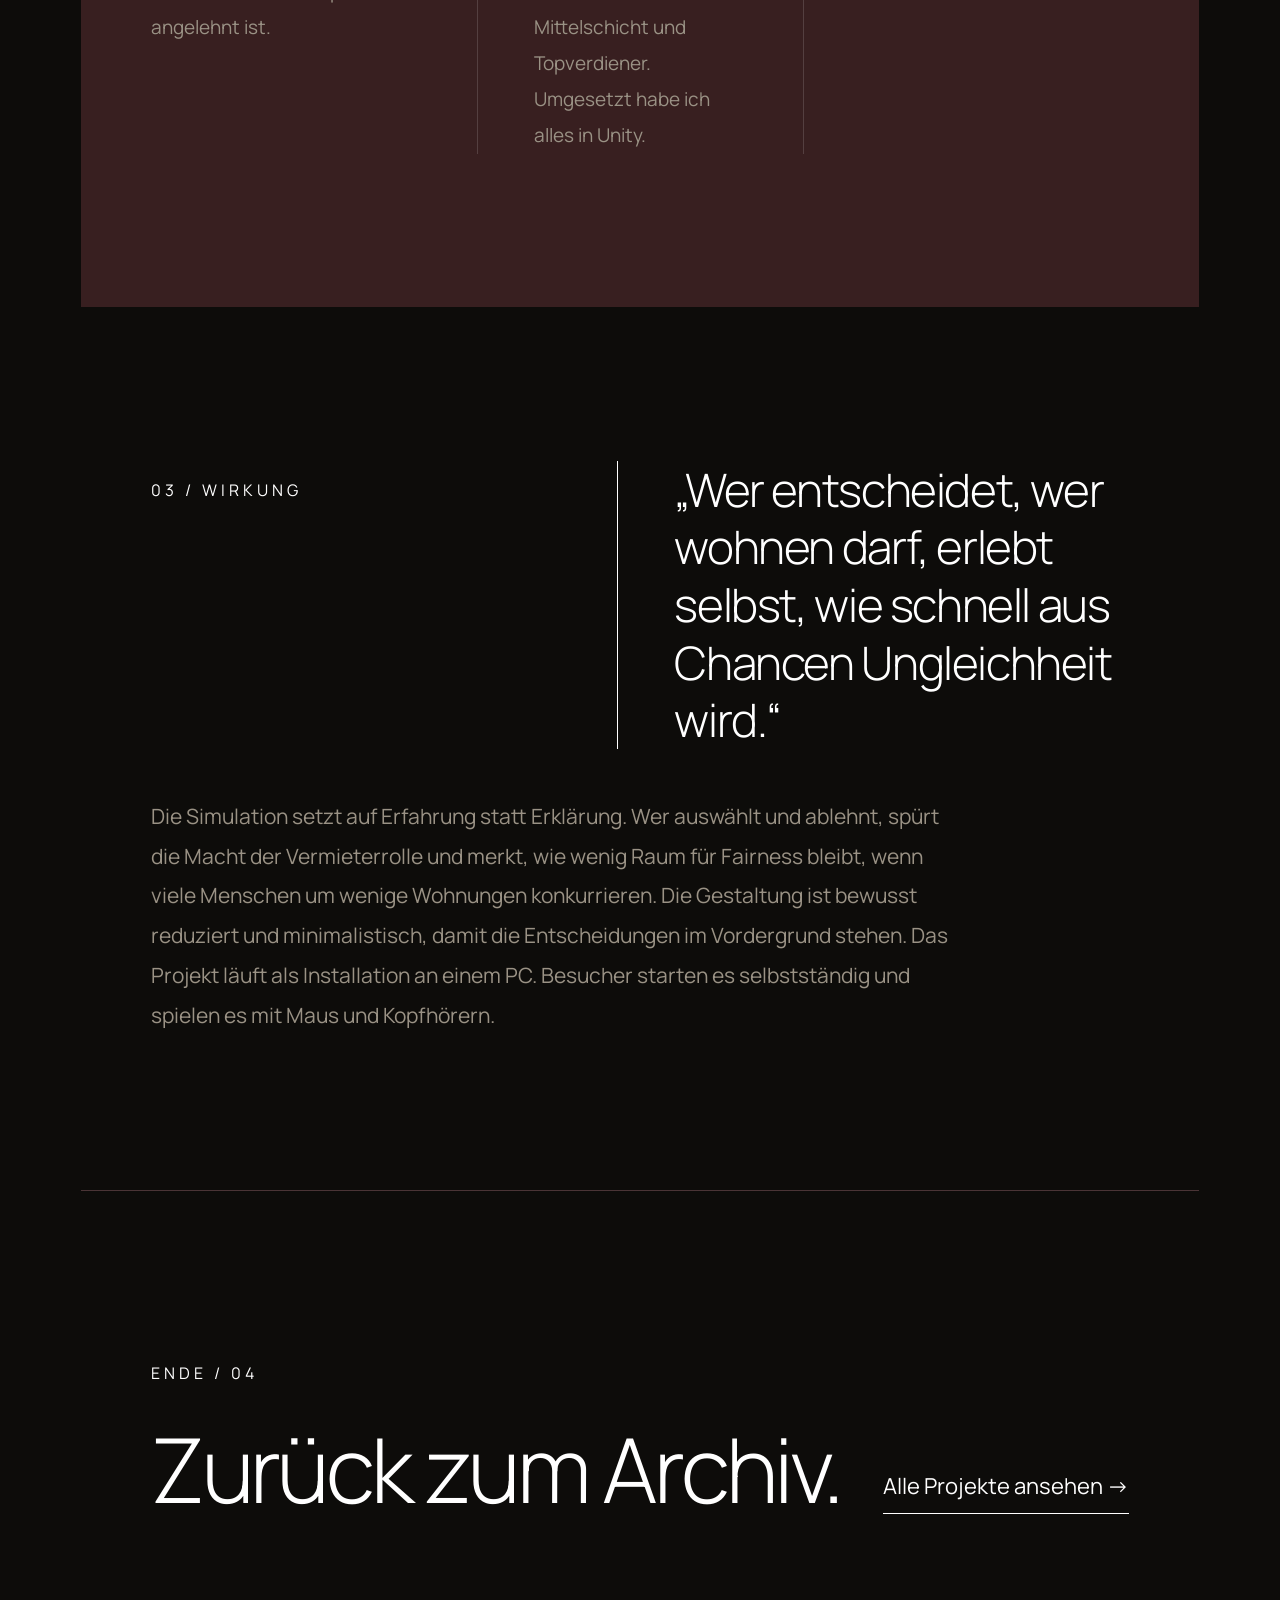
==== commit f375cc03: "comment added" ====
--- a/project1.html
+++ b/project1.html
@@ -45,7 +45,7 @@
     <a class="case-cta" href="https://marakft.itch.io/derpreisdeswohnens" target="_blank" rel="noopener">
         Zum Projekt <span aria-hidden="true">→</span>
     </a>
-    <span class="case-play-note">Öffnet auf itch.io</span>
+    <span class="case-play-note">Öffnet auf itch.io -> Optimiert für Desktop – empfohlen wird die Wiedergabe im Vollbildmodus.</span>
 </div>
  
 
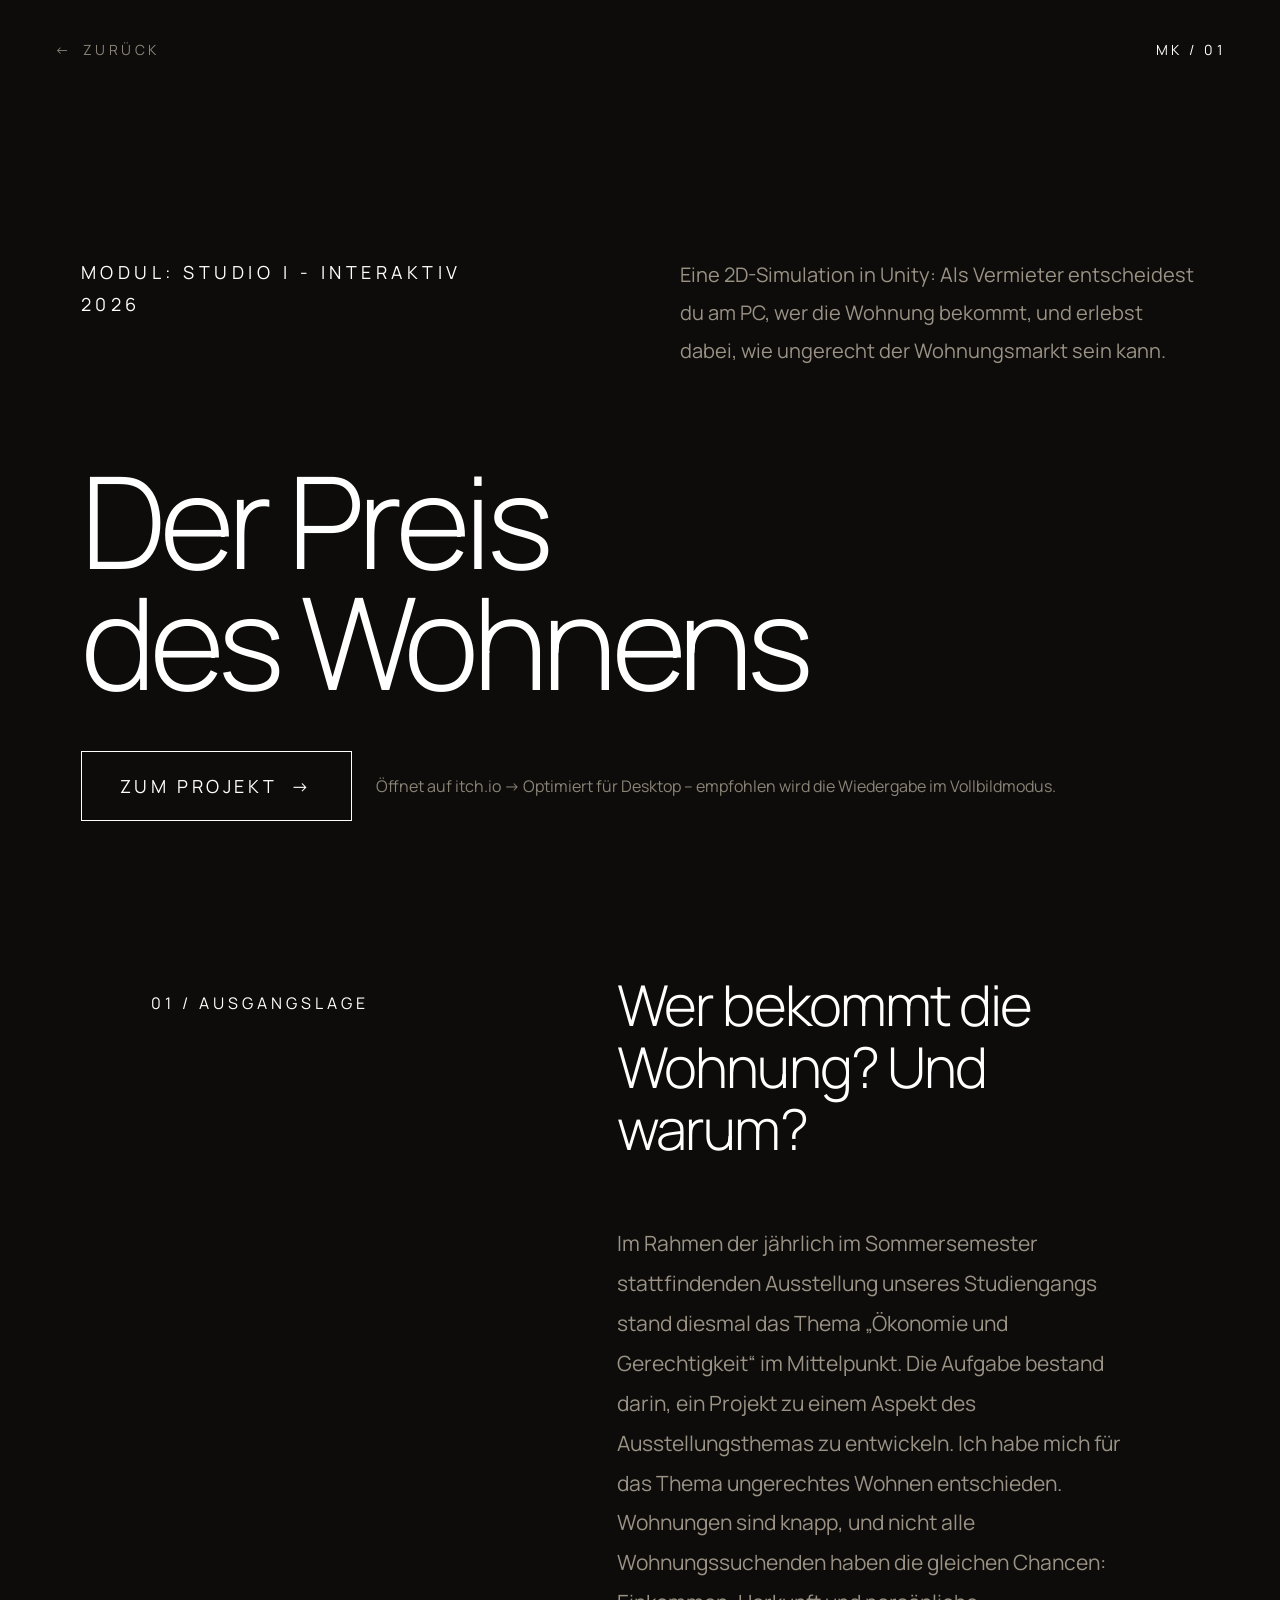
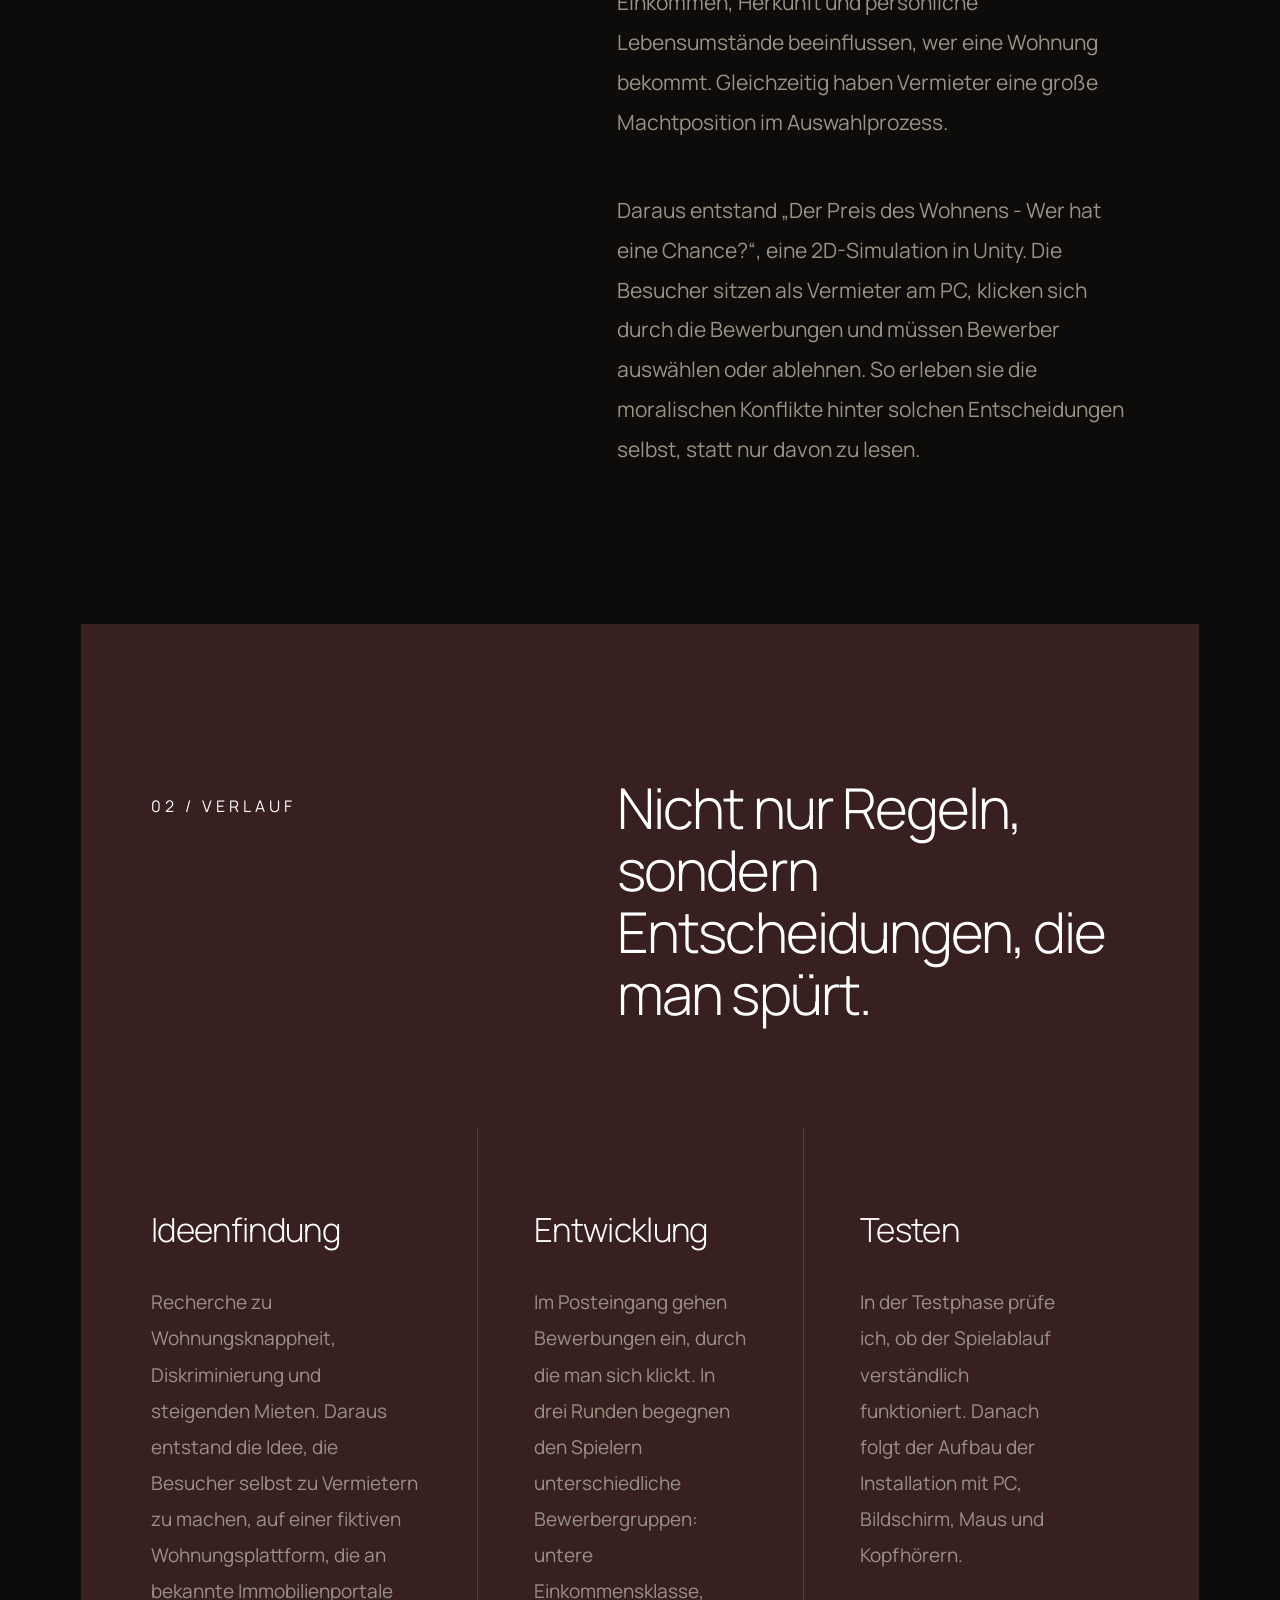
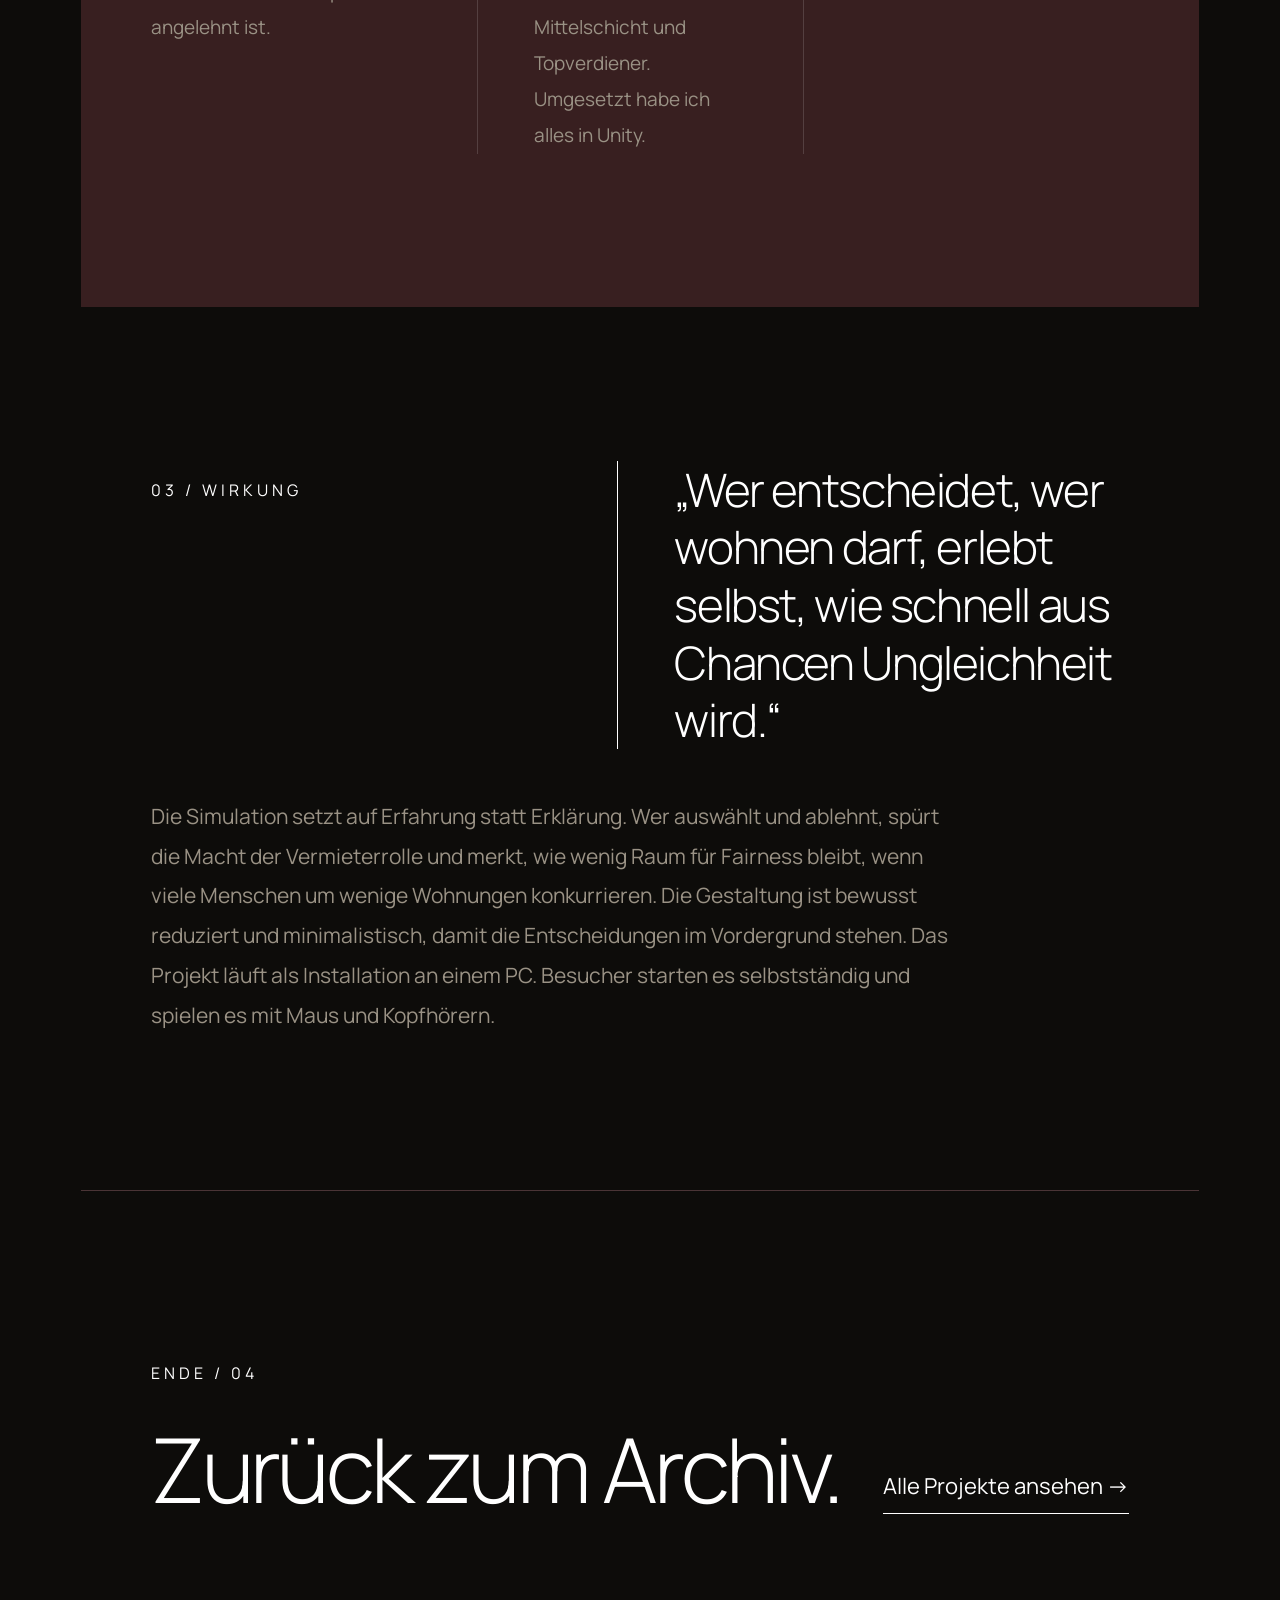
==== commit f7bafef7: "project 0 added" ====
--- a/project1.html
+++ b/project1.html
@@ -31,7 +31,7 @@
     <div class="case-hero">
  
         <div class="case-hero-top">
-            <p class="case-kicker">Modul: Info-Studio I - Interaktives Medium<br>2026</p>
+            <p class="case-kicker">Modul: Studio I - Interaktiv<br>2026</p>
             <p class="case-lead">
                 Eine 2D-Simulation in Unity: Als Vermieter entscheidest du am PC, wer die Wohnung bekommt, und erlebst dabei, wie ungerecht der Wohnungsmarkt sein kann.
             </p>
